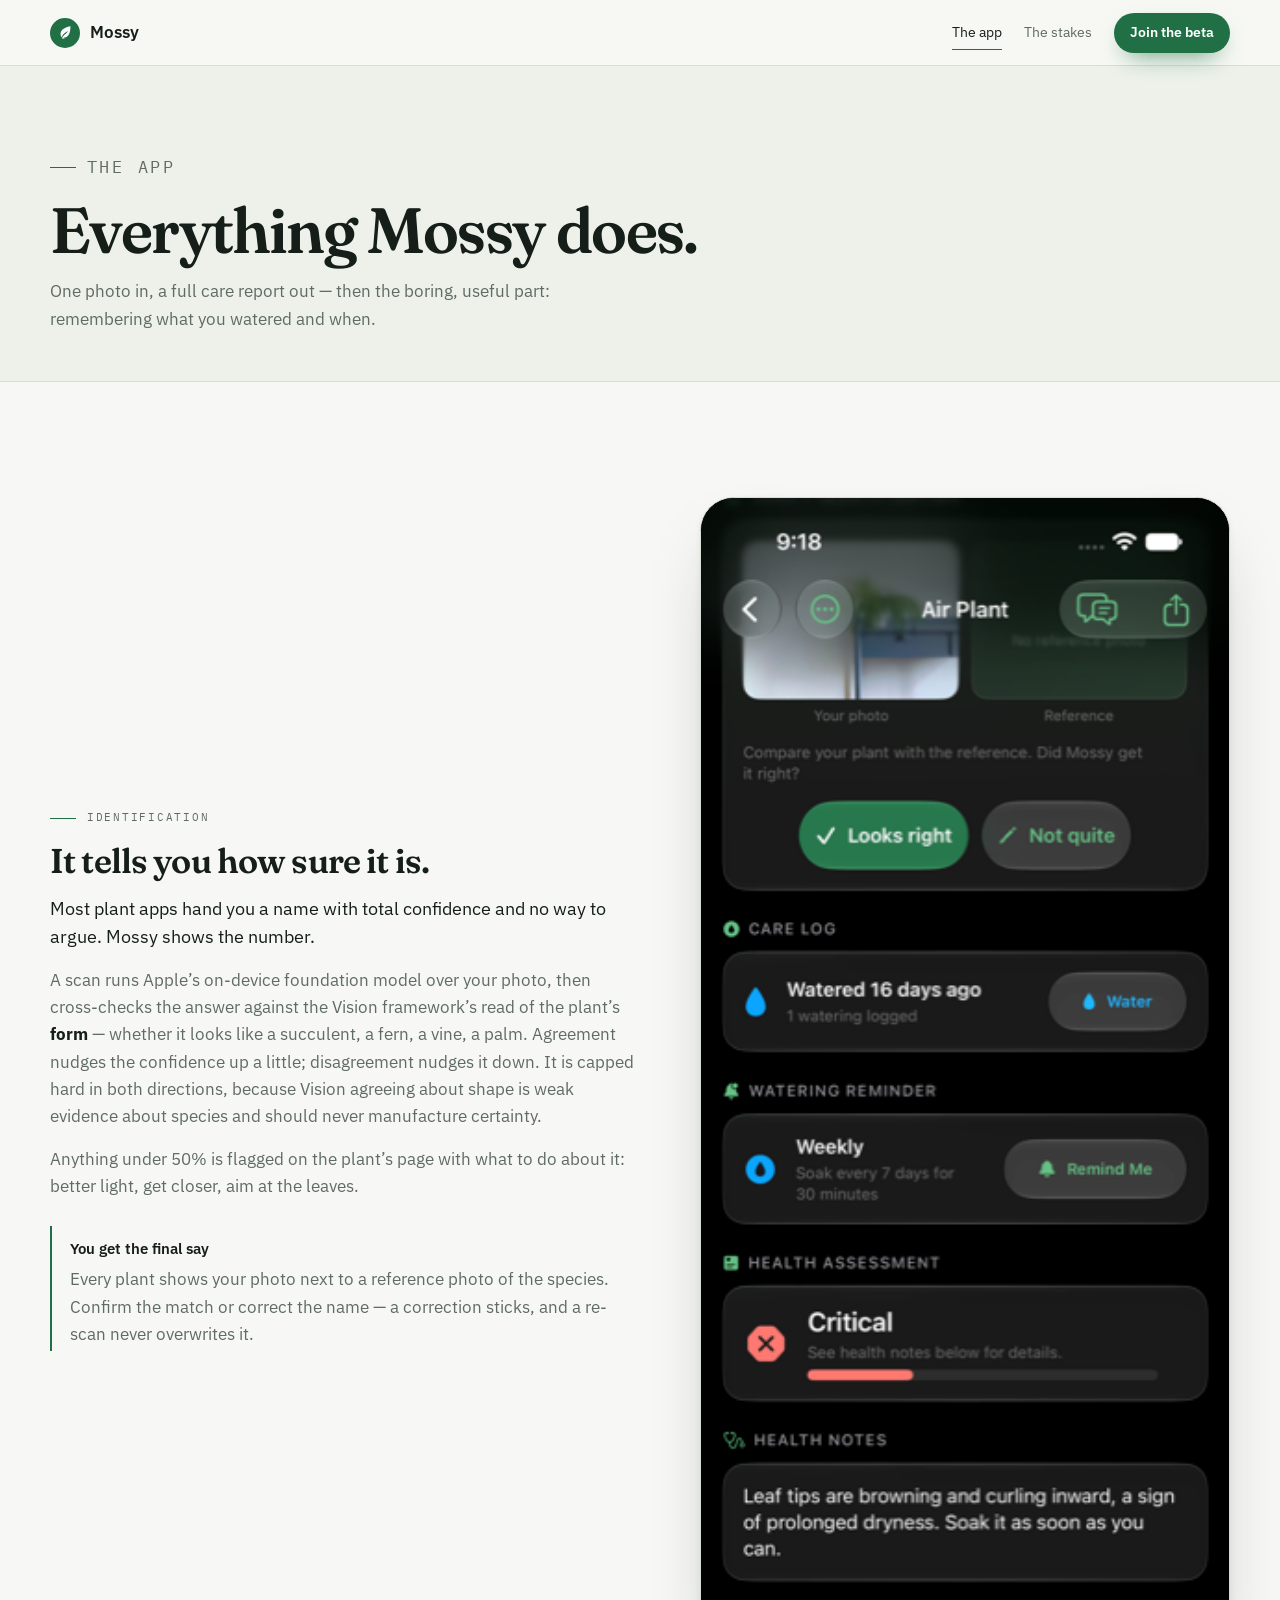
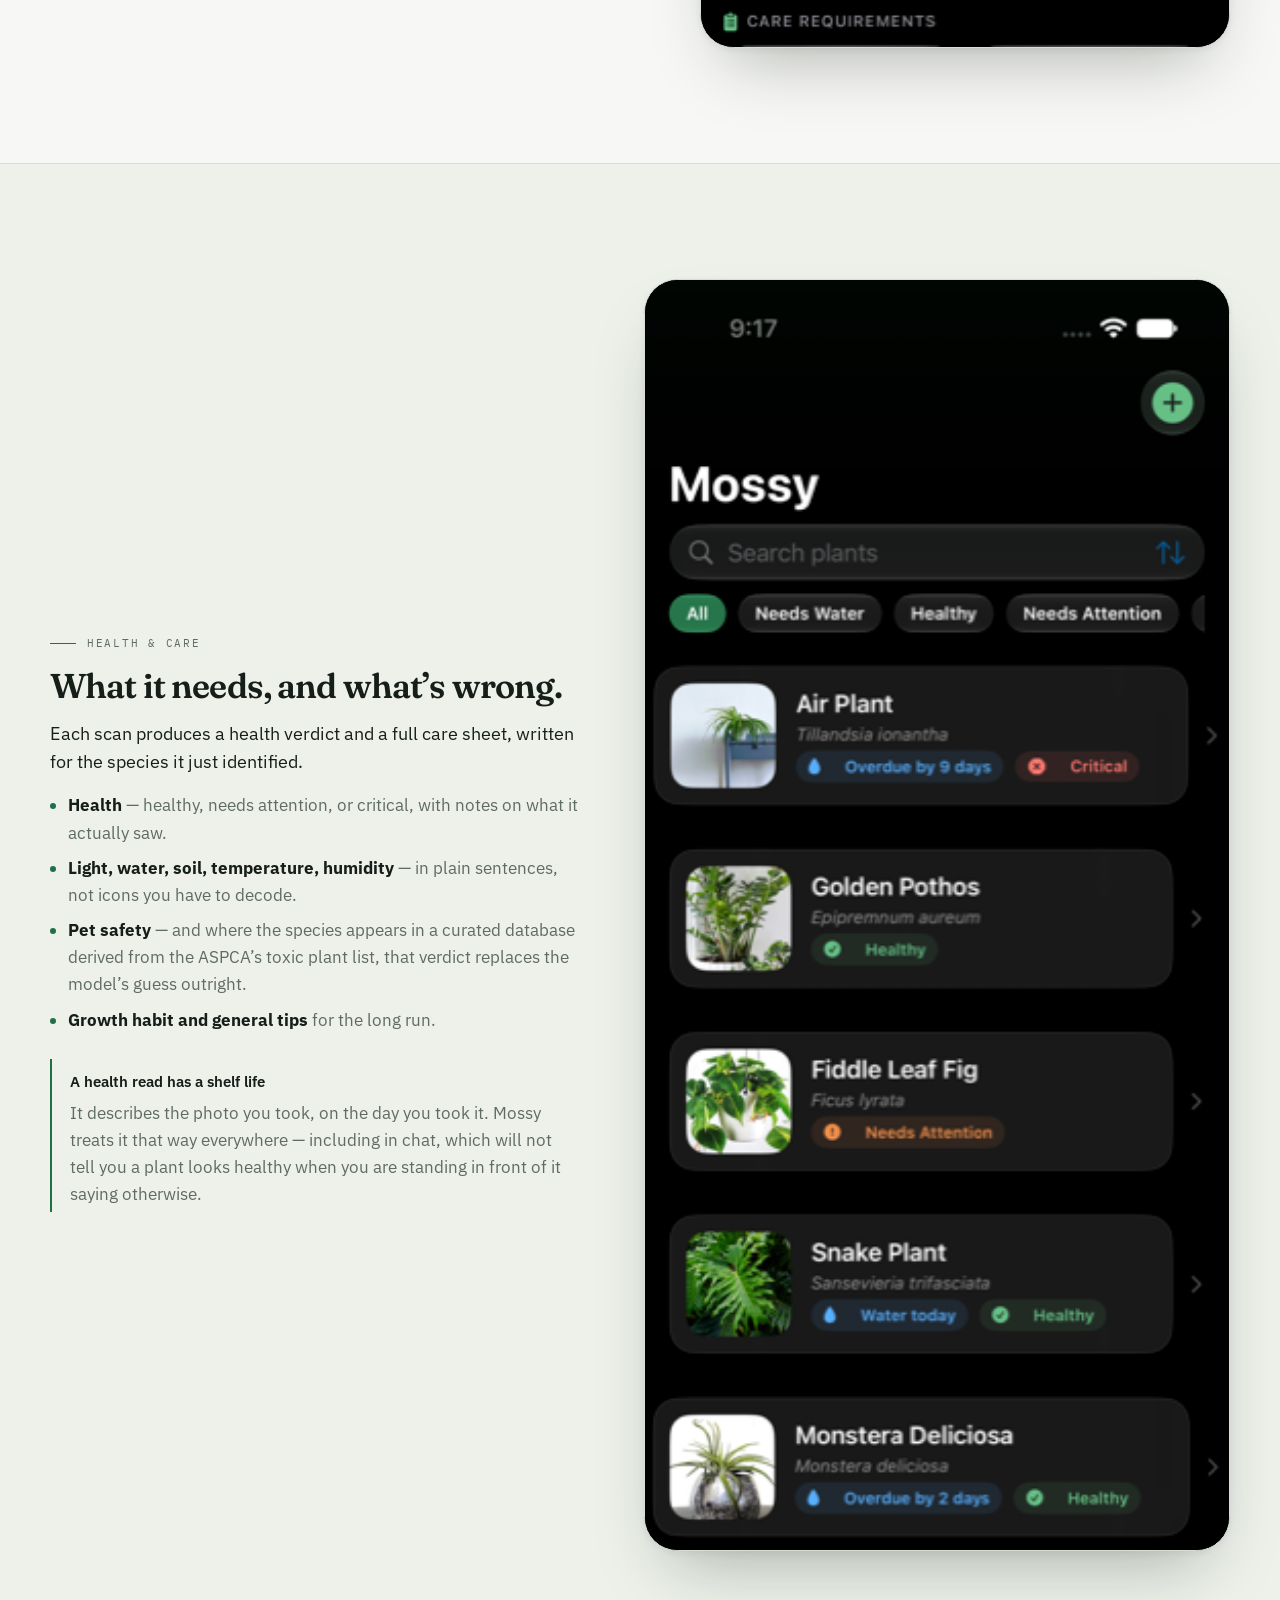
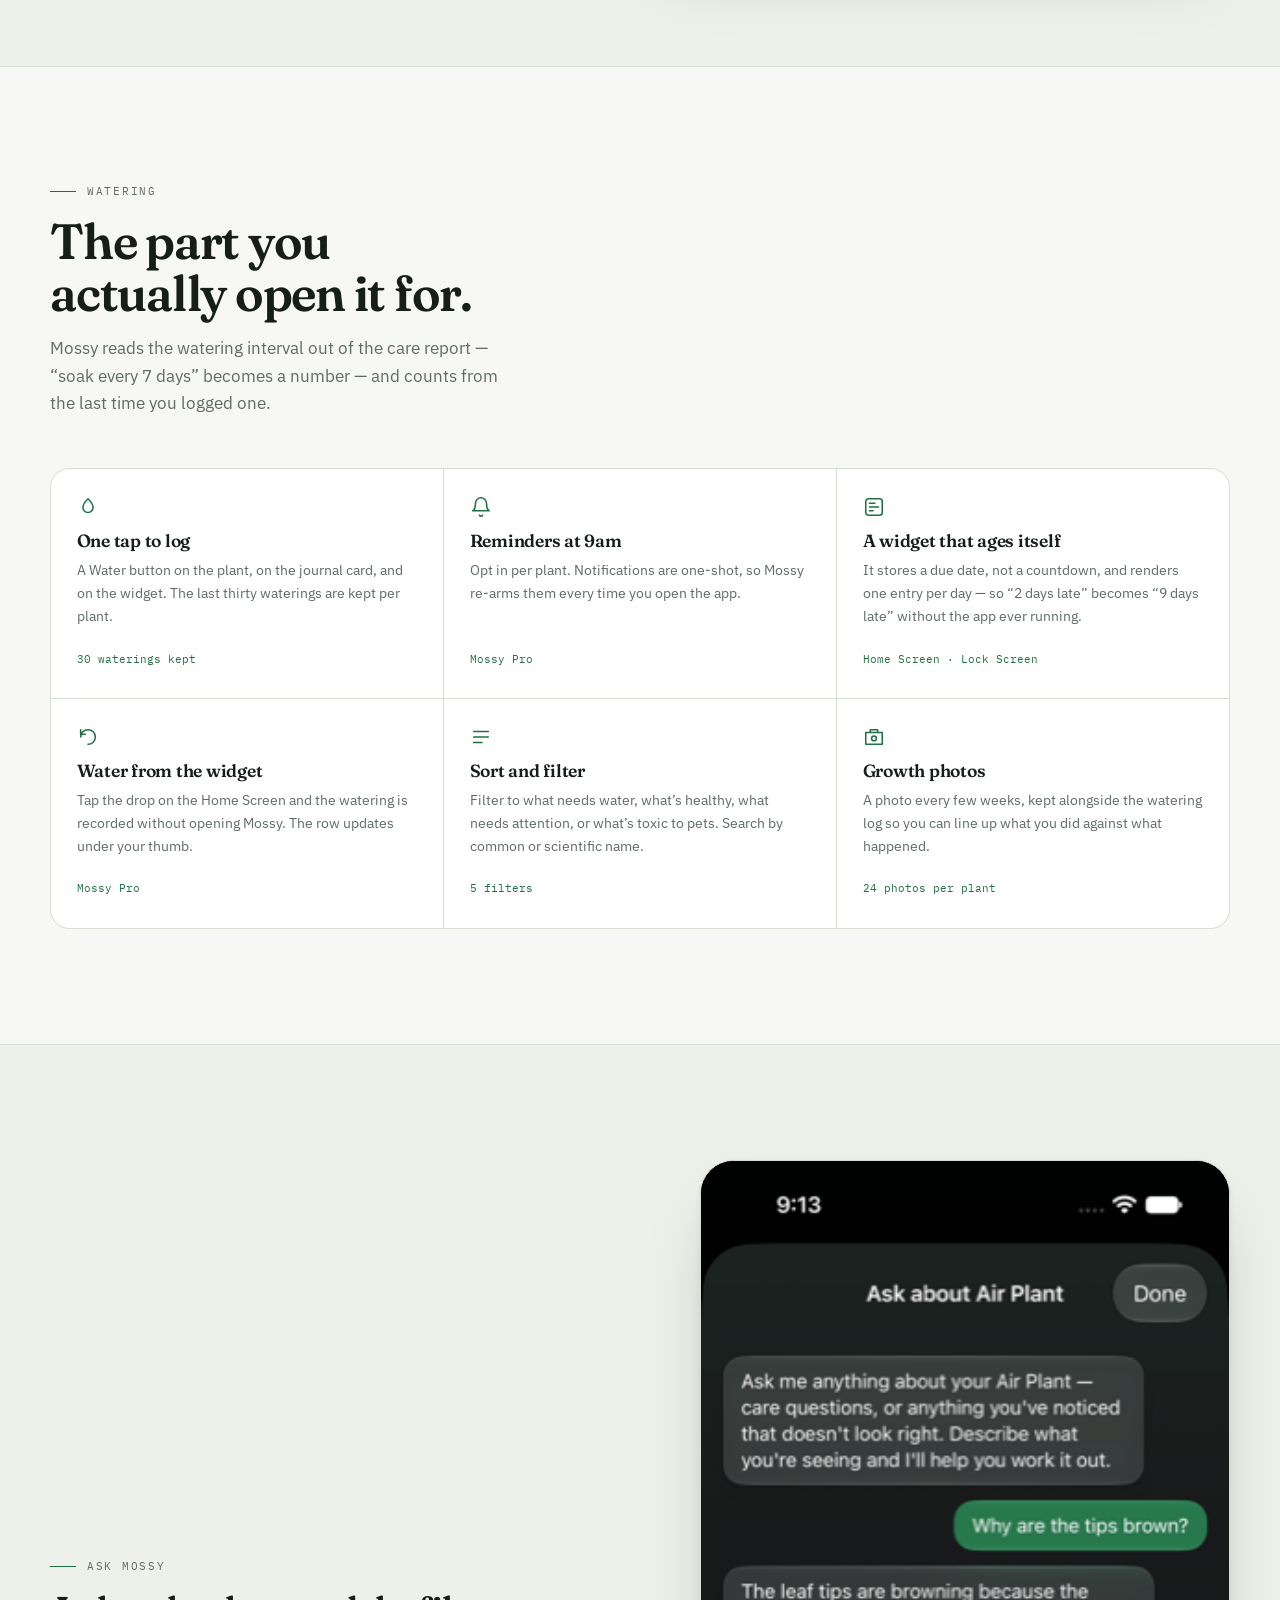
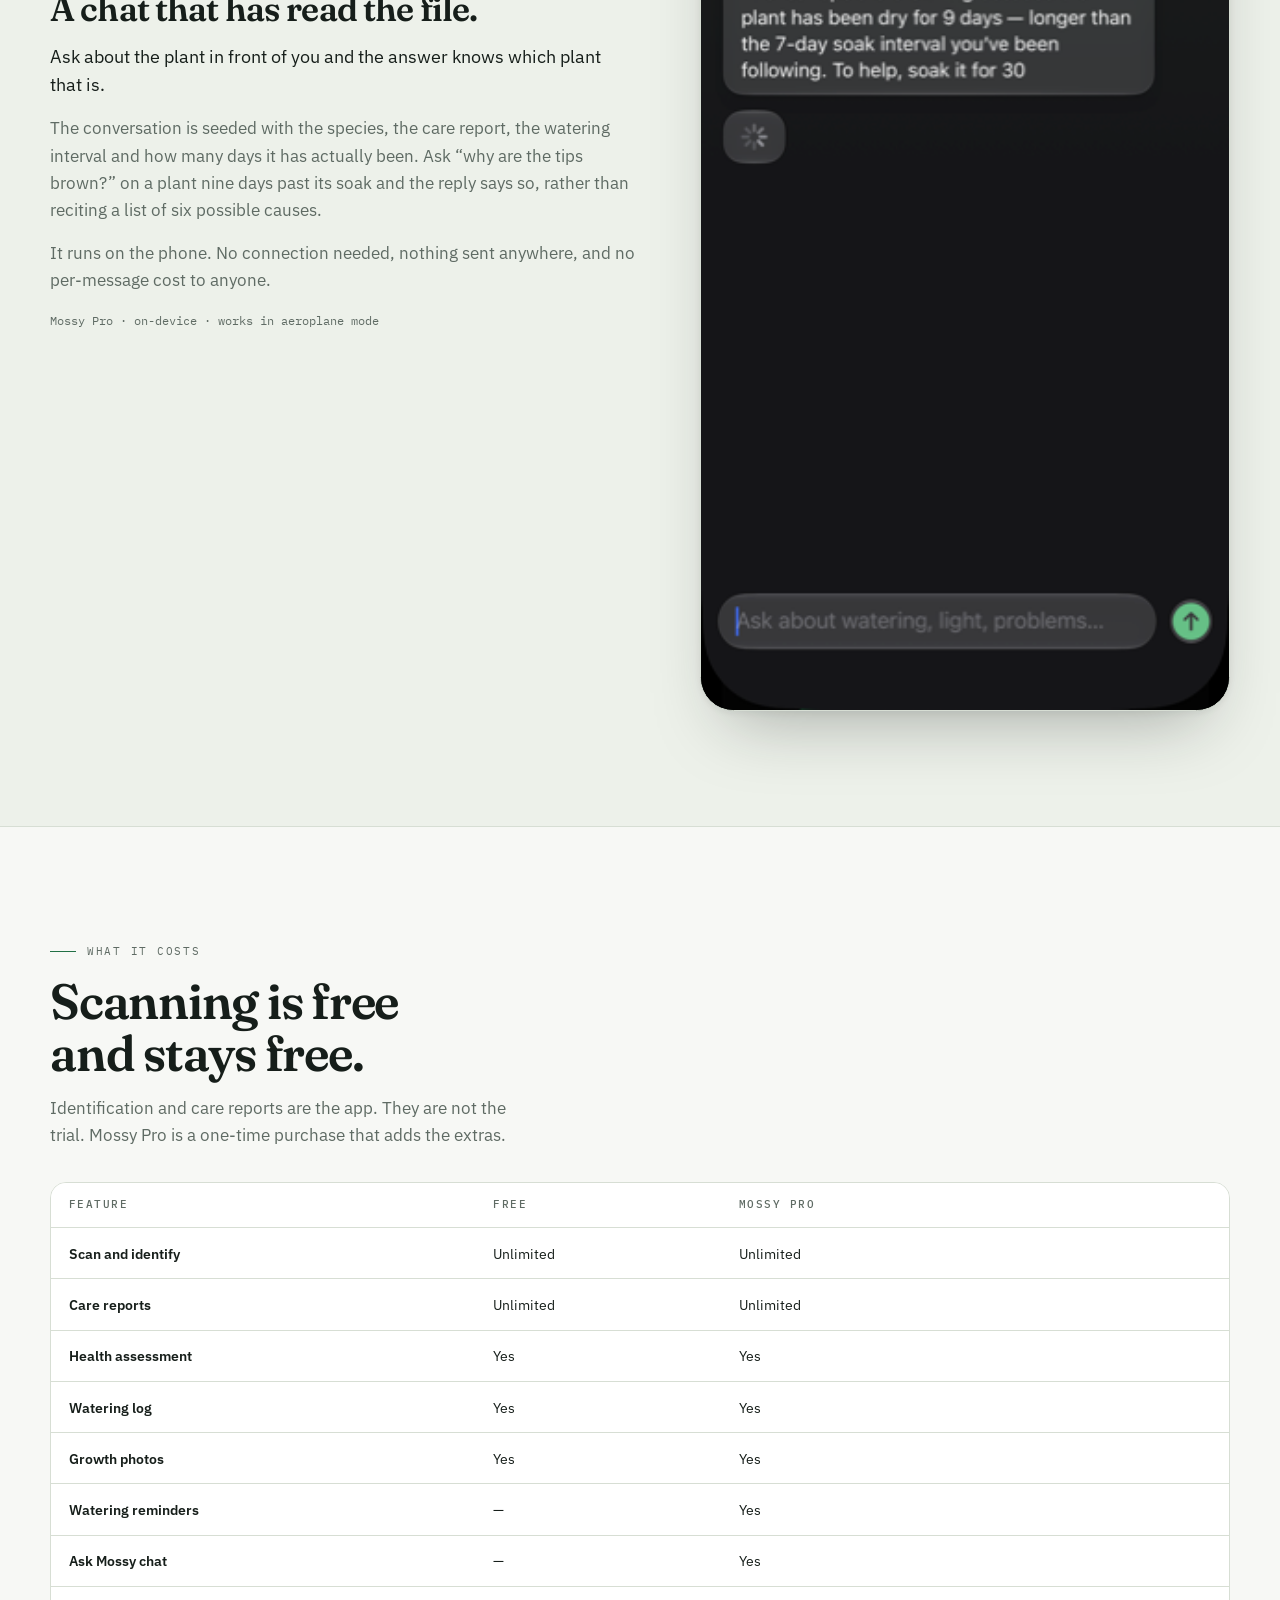
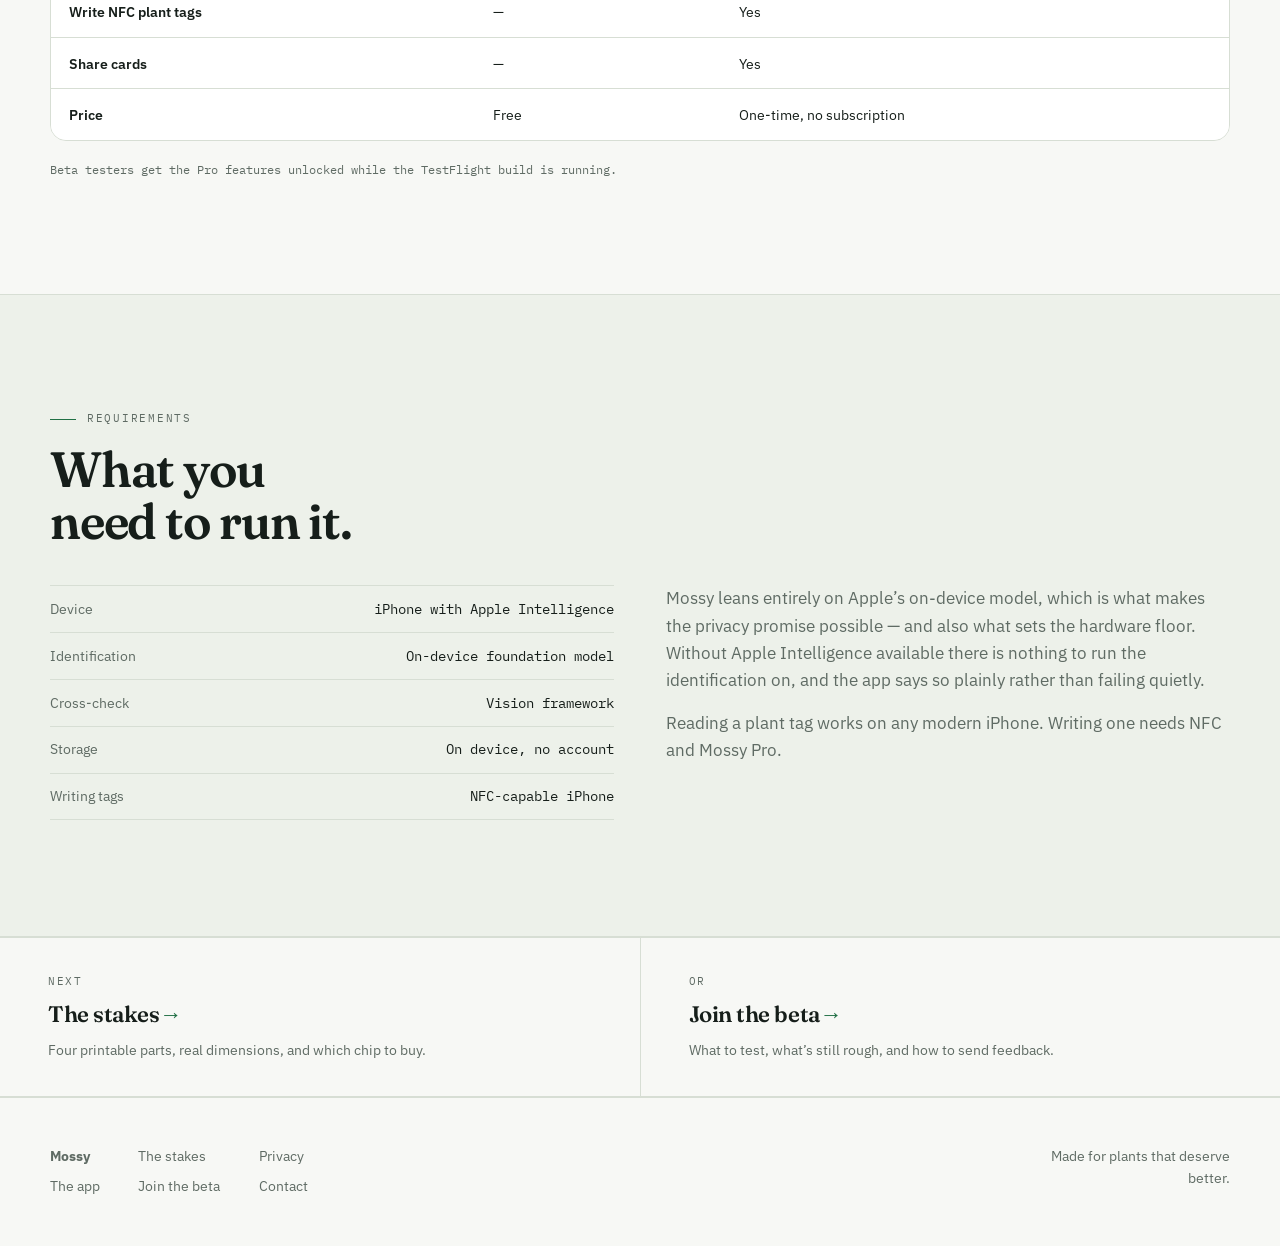
==== app/index.html @ b4654593 "Multi-page Mossy site: app, stakes, beta, restyled privacy Replaces the root tag page with a real la" ====
<!doctype html>
<html lang="en">
<head>
<meta charset="utf-8">
<meta name="viewport" content="width=device-width,initial-scale=1">
<title>The Mossy App</title>
<meta name="description" content="How Mossy identifies a plant, reads its health, tracks watering, and what the free app includes versus Mossy Pro.">
<meta name="theme-color" content="#217045">
<link rel="preconnect" href="https://fonts.googleapis.com">
<link rel="preconnect" href="https://fonts.gstatic.com" crossorigin>
<link rel="stylesheet" href="https://fonts.googleapis.com/css2?family=Fraunces:opsz,wght,SOFT,WONK@9..144,300..900,0..100,0..1&family=IBM+Plex+Mono:wght@400;500&family=IBM+Plex+Sans:ital,wght@0,400;0,500;0,600;1,400&display=swap">
<link rel="stylesheet" href="/assets/site.css">
</head>
<body>

<div class="progress" aria-hidden="true"></div>

<header>
  <div class="wrap bar">
    <a class="brand" href="/">
      <span class="disc" aria-hidden="true">
        <svg viewBox="0 0 24 24" fill="#fff"><path d="M12 21c-4 0-7-3-7-7 0-5 4-9 14-11 0 10-3 15-8 16-1 0-2 .3-3 2h-1c.6-2.6 2.4-5 5-7 1.8-1.4 3-3 3.6-4.6-2.4 1.8-5 3-7 5.4-1 1.2-1.6 2.6-1.6 4.2 0 1 .3 1.7 1 2z"/></svg>
      </span>
      Mossy
    </a>
    <nav>
      <a href="/app/" class="hide-s" aria-current="page">The app</a>
      <a href="/stakes/" class="hide-xs">The stakes</a>
      <a class="btn btn-primary" href="/beta/">Join the beta</a>
    </nav>
  </div>
</header>

<main>

  <div class="page-hero">
    <div class="wrap">
      <p class="label">The app</p>
      <h1>Everything Mossy does.</h1>
      <p>One photo in, a full care report out &mdash; then the boring, useful
        part: remembering what you watered and when.</p>
    </div>
  </div>

  <!-- ── Identification ─────────────────────────────────────────────── -->
  <section>
    <div class="wrap" style="display:grid;gap:clamp(2.4rem,5vw,4.5rem);
         grid-template-columns:minmax(0,1.05fr) minmax(0,.95fr);align-items:center">
      <div class="prose reveal">
        <p class="label">Identification</p>
        <h2 style="margin-top:1rem">It tells you how sure it is.</h2>
        <p class="first">Most plant apps hand you a name with total confidence
          and no way to argue. Mossy shows the number.</p>
        <p>A scan runs Apple&rsquo;s on-device foundation model over your photo,
          then cross-checks the answer against the Vision framework&rsquo;s read
          of the plant&rsquo;s <strong>form</strong> &mdash; whether it looks like
          a succulent, a fern, a vine, a palm. Agreement nudges the confidence up
          a little; disagreement nudges it down. It is capped hard in both
          directions, because Vision agreeing about shape is weak evidence about
          species and should never manufacture certainty.</p>
        <p>Anything under 50% is flagged on the plant&rsquo;s page with what to do
          about it: better light, get closer, aim at the leaves.</p>
        <div class="note">
          <p class="t">You get the final say</p>
          <p>Every plant shows your photo next to a reference photo of the
            species. Confirm the match or correct the name &mdash; a correction
            sticks, and a re-scan never overwrites it.</p>
        </div>
      </div>
      <div class="device reveal">
        <img src="/img/detail.png" width="620" height="1348" loading="lazy"
             alt="A plant page showing 42% confidence, a low-confidence banner, and your photo beside the reference slot.">
      </div>
    </div>
  </section>

  <!-- ── Health ─────────────────────────────────────────────────────── -->
  <section class="tint">
    <div class="wrap" style="display:grid;gap:clamp(2.4rem,5vw,4.5rem);
         grid-template-columns:minmax(0,.95fr) minmax(0,1.05fr);align-items:center">
      <div class="device reveal" style="order:2">
        <img src="/img/care.png" width="620" height="1348" loading="lazy"
             alt="The care requirements grid: light, water, temperature, humidity and soil, with pet safety below.">
      </div>
      <div class="prose reveal" style="order:1">
        <p class="label">Health &amp; care</p>
        <h2 style="margin-top:1rem">What it needs, and what&rsquo;s wrong.</h2>
        <p class="first">Each scan produces a health verdict and a full care
          sheet, written for the species it just identified.</p>
        <ul>
          <li><strong>Health</strong> &mdash; healthy, needs attention, or
            critical, with notes on what it actually saw.</li>
          <li><strong>Light, water, soil, temperature, humidity</strong> &mdash;
            in plain sentences, not icons you have to decode.</li>
          <li><strong>Pet safety</strong> &mdash; and where the species appears in
            a curated database derived from the ASPCA&rsquo;s toxic plant list,
            that verdict replaces the model&rsquo;s guess outright.</li>
          <li><strong>Growth habit and general tips</strong> for the long run.</li>
        </ul>
        <div class="note">
          <p class="t">A health read has a shelf life</p>
          <p>It describes the photo you took, on the day you took it. Mossy
            treats it that way everywhere &mdash; including in chat, which will
            not tell you a plant looks healthy when you are standing in front of
            it saying otherwise.</p>
        </div>
      </div>
    </div>
  </section>

  <!-- ── Watering ───────────────────────────────────────────────────── -->
  <section>
    <div class="wrap">
      <div class="plate-head reveal">
        <p class="label">Watering</p>
        <h2>The part you actually open it for.</h2>
        <p>Mossy reads the watering interval out of the care report &mdash;
          &ldquo;soak every 7 days&rdquo; becomes a number &mdash; and counts from
          the last time you logged one.</p>
      </div>
      <div class="features stagger">
        <div class="feature">
          <svg class="ix" viewBox="0 0 24 24" fill="none" stroke="currentColor" stroke-width="1.7" stroke-linecap="round" stroke-linejoin="round"><path d="M12 3s5.5 5.4 5.5 9.4A5.5 5.5 0 0 1 12 18a5.5 5.5 0 0 1-5.5-5.6C6.5 8.4 12 3 12 3Z"/></svg>
          <h3>One tap to log</h3>
          <p>A Water button on the plant, on the journal card, and on the widget.
            The last thirty waterings are kept per plant.</p>
          <p class="spec">30 waterings kept</p>
        </div>
        <div class="feature">
          <svg class="ix" viewBox="0 0 24 24" fill="none" stroke="currentColor" stroke-width="1.7" stroke-linecap="round" stroke-linejoin="round"><path d="M18 8a6 6 0 1 0-12 0c0 7-3 8-3 8h18s-3-1-3-8"/><path d="M13.7 21a2 2 0 0 1-3.4 0"/></svg>
          <h3>Reminders at 9am</h3>
          <p>Opt in per plant. Notifications are one-shot, so Mossy re-arms them
            every time you open the app.</p>
          <p class="spec">Mossy Pro</p>
        </div>
        <div class="feature">
          <svg class="ix" viewBox="0 0 24 24" fill="none" stroke="currentColor" stroke-width="1.7" stroke-linecap="round" stroke-linejoin="round"><rect x="3" y="3" width="18" height="18" rx="3"/><path d="M7 8h6M7 12h10M7 16h4"/></svg>
          <h3>A widget that ages itself</h3>
          <p>It stores a due date, not a countdown, and renders one entry per
            day &mdash; so &ldquo;2 days late&rdquo; becomes &ldquo;9 days
            late&rdquo; without the app ever running.</p>
          <p class="spec">Home Screen &middot; Lock Screen</p>
        </div>
        <div class="feature">
          <svg class="ix" viewBox="0 0 24 24" fill="none" stroke="currentColor" stroke-width="1.7" stroke-linecap="round" stroke-linejoin="round"><path d="M12 20a8 8 0 1 0-8-8"/><path d="M4 4v5h5"/></svg>
          <h3>Water from the widget</h3>
          <p>Tap the drop on the Home Screen and the watering is recorded
            without opening Mossy. The row updates under your thumb.</p>
          <p class="spec">Mossy Pro</p>
        </div>
        <div class="feature">
          <svg class="ix" viewBox="0 0 24 24" fill="none" stroke="currentColor" stroke-width="1.7" stroke-linecap="round" stroke-linejoin="round"><path d="M4 6h16M4 12h16M4 18h9"/></svg>
          <h3>Sort and filter</h3>
          <p>Filter to what needs water, what&rsquo;s healthy, what needs
            attention, or what&rsquo;s toxic to pets. Search by common or
            scientific name.</p>
          <p class="spec">5 filters</p>
        </div>
        <div class="feature">
          <svg class="ix" viewBox="0 0 24 24" fill="none" stroke="currentColor" stroke-width="1.7" stroke-linecap="round" stroke-linejoin="round"><path d="M3 7h18v13H3z"/><path d="M8 7V4h8v3"/><circle cx="12" cy="13.5" r="2.6"/></svg>
          <h3>Growth photos</h3>
          <p>A photo every few weeks, kept alongside the watering log so you can
            line up what you did against what happened.</p>
          <p class="spec">24 photos per plant</p>
        </div>
      </div>
    </div>
  </section>

  <!-- ── Chat ───────────────────────────────────────────────────────── -->
  <section class="tint">
    <div class="wrap" style="display:grid;gap:clamp(2.4rem,5vw,4.5rem);
         grid-template-columns:minmax(0,1.05fr) minmax(0,.95fr);align-items:center">
      <div class="prose reveal">
        <p class="label">Ask Mossy</p>
        <h2 style="margin-top:1rem">A chat that has read the file.</h2>
        <p class="first">Ask about the plant in front of you and the answer knows
          which plant that is.</p>
        <p>The conversation is seeded with the species, the care report, the
          watering interval and how many days it has actually been. Ask
          &ldquo;why are the tips brown?&rdquo; on a plant nine days past its soak
          and the reply says so, rather than reciting a list of six possible
          causes.</p>
        <p>It runs on the phone. No connection needed, nothing sent anywhere,
          and no per-message cost to anyone.</p>
        <p class="mono-note">Mossy Pro &middot; on-device &middot; works in aeroplane mode</p>
      </div>
      <div class="device reveal">
        <img src="/img/chat.png" width="620" height="1348" loading="lazy"
             alt="A chat where the answer cites the plant being nine days dry against its seven-day soak interval.">
      </div>
    </div>
  </section>

  <!-- ── Free vs Pro ────────────────────────────────────────────────── -->
  <section>
    <div class="wrap">
      <div class="plate-head reveal">
        <p class="label">What it costs</p>
        <h2>Scanning is free and stays free.</h2>
        <p>Identification and care reports are the app. They are not the
          trial. Mossy Pro is a one-time purchase that adds the extras.</p>
      </div>
      <div class="tablewrap reveal">
        <table>
          <thead>
            <tr><th scope="col">Feature</th><th scope="col">Free</th><th scope="col">Mossy Pro</th></tr>
          </thead>
          <tbody>
            <tr><td><strong>Scan and identify</strong></td><td>Unlimited</td><td>Unlimited</td></tr>
            <tr><td><strong>Care reports</strong></td><td>Unlimited</td><td>Unlimited</td></tr>
            <tr><td><strong>Health assessment</strong></td><td>Yes</td><td>Yes</td></tr>
            <tr><td><strong>Watering log</strong></td><td>Yes</td><td>Yes</td></tr>
            <tr><td><strong>Growth photos</strong></td><td>Yes</td><td>Yes</td></tr>
            <tr><td><strong>Watering reminders</strong></td><td>&mdash;</td><td>Yes</td></tr>
            <tr><td><strong>Ask Mossy chat</strong></td><td>&mdash;</td><td>Yes</td></tr>
            <tr><td><strong>Write NFC plant tags</strong></td><td>&mdash;</td><td>Yes</td></tr>
            <tr><td><strong>Share cards</strong></td><td>&mdash;</td><td>Yes</td></tr>
            <tr><td><strong>Price</strong></td><td>Free</td><td>One-time, no subscription</td></tr>
          </tbody>
        </table>
      </div>
      <p class="mono-note reveal">Beta testers get the Pro features unlocked while
        the TestFlight build is running.</p>
    </div>
  </section>

  <!-- ── Requirements ───────────────────────────────────────────────── -->
  <section class="tint">
    <div class="wrap">
      <div class="plate-head reveal">
        <p class="label">Requirements</p>
        <h2>What you need to run it.</h2>
      </div>
      <div style="display:grid;gap:clamp(2rem,4vw,3.5rem);
           grid-template-columns:repeat(2,minmax(0,1fr));margin-top:2.4rem"
           class="stagger">
        <div>
          <ul class="specs" style="margin-top:0">
            <li><span class="k">Device</span><span class="v">iPhone with Apple Intelligence</span></li>
            <li><span class="k">Identification</span><span class="v">On-device foundation model</span></li>
            <li><span class="k">Cross-check</span><span class="v">Vision framework</span></li>
            <li><span class="k">Storage</span><span class="v">On device, no account</span></li>
            <li><span class="k">Writing tags</span><span class="v">NFC-capable iPhone</span></li>
          </ul>
        </div>
        <div class="prose" style="margin-top:0">
          <p style="margin-top:0">Mossy leans entirely on Apple&rsquo;s on-device
            model, which is what makes the privacy promise possible &mdash; and
            also what sets the hardware floor. Without Apple Intelligence
            available there is nothing to run the identification on, and the app
            says so plainly rather than failing quietly.</p>
          <p>Reading a plant tag works on any modern iPhone. Writing one needs
            NFC and Mossy Pro.</p>
        </div>
      </div>
    </div>
  </section>

</main>

<nav class="next" aria-label="Keep reading">
  <a href="/stakes/">
    <span class="k">Next</span>
    <span class="t">The stakes</span>
    <span class="d">Four printable parts, real dimensions, and which chip to buy.</span>
  </a>
  <a href="/beta/">
    <span class="k">Or</span>
    <span class="t">Join the beta</span>
    <span class="d">What to test, what&rsquo;s still rough, and how to send feedback.</span>
  </a>
</nav>

<footer>
  <div class="wrap foot">
    <nav>
      <a href="/"><strong>Mossy</strong></a>
      <a href="/app/">The app</a>
    </nav>
    <nav>
      <a href="/stakes/">The stakes</a>
      <a href="/beta/">Join the beta</a>
    </nav>
    <nav>
      <a href="/privacy/">Privacy</a>
      <a href="mailto:ozharsky@gmail.com">Contact</a>
    </nav>
    <span class="sp">Made for plants that deserve better.</span>
  </div>
</footer>

<script src="/assets/site.js" defer></script>
</body>
</html>
---- assets/site.css ----
/* ═══ Mossy — shared design system ═══════════════════════════════════════
   Palette lifted straight from the app's Theme.swift, so the site and the
   app are literally the same greens. Light values are the app's light-mode
   tokens, dark values its dark-mode ones.
   ═══════════════════════════════════════════════════════════════════════ */

:root{
  --paper:#F7F8F5;
  --paper-2:#EDF1EA;
  --card:#FFFFFF;
  --ink:#161E1A;
  --muted:#5F6B64;
  --rule:#D7DED4;
  --leaf:#217045;
  --leaf-soft:#6BB075;
  --bloom:#9E4D0F;
  --water:#0059B2;
  --danger:#BF211C;
  --on-leaf:#FFFFFF;
  --shadow-s:0 1px 2px rgba(22,30,26,.05),0 8px 20px -10px rgba(22,30,26,.16);
  --shadow-l:0 2px 6px rgba(22,30,26,.06),0 34px 70px -28px rgba(22,30,26,.34);
}
@media (prefers-color-scheme:dark){
  :root:not([data-theme="light"]){
    --paper:#0E120F; --paper-2:#141A16; --card:#181F1A;
    --ink:#E9EEE8;   --muted:#9AA69F;   --rule:#28322C;
    --leaf:#66BF85;  --leaf-soft:#4D8C61; --bloom:#F28F4D;
    --water:#59ADFF; --danger:#FF7870;  --on-leaf:#0B140D;
    --shadow-s:0 1px 2px rgba(0,0,0,.45),0 10px 24px -12px rgba(0,0,0,.7);
    --shadow-l:0 2px 6px rgba(0,0,0,.5),0 40px 80px -30px rgba(0,0,0,.85);
  }
}
:root[data-theme="dark"]{
  --paper:#0E120F; --paper-2:#141A16; --card:#181F1A;
  --ink:#E9EEE8;   --muted:#9AA69F;   --rule:#28322C;
  --leaf:#66BF85;  --leaf-soft:#4D8C61; --bloom:#F28F4D;
  --water:#59ADFF; --danger:#FF7870;  --on-leaf:#0B140D;
  --shadow-s:0 1px 2px rgba(0,0,0,.45),0 10px 24px -12px rgba(0,0,0,.7);
  --shadow-l:0 2px 6px rgba(0,0,0,.5),0 40px 80px -30px rgba(0,0,0,.85);
}

/* ─── Base ───────────────────────────────────────────────────────────── */
*,*::before,*::after{box-sizing:border-box}
html{-webkit-text-size-adjust:100%;scroll-behavior:smooth;overflow-x:hidden;
  scroll-padding-top:5rem}
body{
  margin:0;background:var(--paper);color:var(--ink);
  font-family:"IBM Plex Sans",-apple-system,BlinkMacSystemFont,"Segoe UI",Roboto,system-ui,sans-serif;
  font-size:17px;line-height:1.6;overflow-x:hidden;
}
h1,h2,h3,h4{
  font-family:Fraunces,"Iowan Old Style",Georgia,serif;
  font-variation-settings:"SOFT" 40,"WONK" 1;
  font-weight:600;line-height:1.04;letter-spacing:-.025em;
  text-wrap:balance;margin:0;
}
p{margin:0}
a{color:inherit}
img{max-width:100%;display:block}
::selection{background:color-mix(in srgb,var(--leaf) 26%,transparent)}

.wrap{width:min(1180px,100% - 2.6rem);margin-inline:auto}
.narrow{width:min(720px,100% - 2.6rem);margin-inline:auto}

.label{
  font-family:"IBM Plex Mono",ui-monospace,SFMono-Regular,Menlo,monospace;
  font-size:.688rem;letter-spacing:.16em;text-transform:uppercase;
  color:var(--muted);display:flex;align-items:center;gap:.7rem;
}
.label::before{content:"";width:1.6rem;height:1px;background:var(--leaf);flex:none}
.label.center{justify-content:center}

section{padding-block:clamp(4.5rem,9vw,8rem)}
.plate-head{display:flex;flex-direction:column;gap:1rem;max-width:46ch}
.plate-head h2{font-size:clamp(2rem,4.4vw,3.1rem)}
.plate-head p{color:var(--muted)}
.tint{background:var(--paper-2);border-block:1px solid var(--rule)}

/* ─── Scroll progress ────────────────────────────────────────────────── */
/* Driven by the document's own scroll timeline — no JS, no scroll handler. */
.progress{position:fixed;inset:0 0 auto;height:2px;z-index:80;
  background:var(--leaf);transform-origin:0 50%;transform:scaleX(0)}
@supports (animation-timeline:scroll()){
  .progress{animation:grow linear both;animation-timeline:scroll(root block)}
}
@keyframes grow{from{transform:scaleX(0)}to{transform:scaleX(1)}}

/* ─── Header ─────────────────────────────────────────────────────────── */
header{
  position:sticky;top:0;z-index:60;
  background:color-mix(in srgb,var(--paper) 82%,transparent);
  backdrop-filter:saturate(1.7) blur(16px);
  -webkit-backdrop-filter:saturate(1.7) blur(16px);
  border-bottom:1px solid var(--rule);
}
.bar{display:flex;align-items:center;gap:1rem;padding-block:.8rem}
.brand{display:flex;align-items:center;gap:.6rem;font-weight:600;text-decoration:none}
.brand .disc{width:30px;height:30px;border-radius:50%;background:var(--leaf);
  display:grid;place-items:center;flex:none;transition:transform .4s cubic-bezier(.2,.7,.2,1)}
.brand:hover .disc{transform:rotate(-14deg) scale(1.06)}
.brand .disc svg{width:17px;height:17px;display:block}
.bar nav{margin-left:auto;display:flex;gap:1.35rem;align-items:center}
.bar nav a{font-size:.875rem;color:var(--muted);text-decoration:none;
  white-space:nowrap;position:relative;transition:color .18s ease}
.bar nav a:hover{color:var(--ink)}
/* Underline grows from the left on hover, and stays put on the current page. */
.bar nav a:not(.btn)::after{
  content:"";position:absolute;left:0;right:0;bottom:-.4rem;height:1px;
  background:var(--leaf);transform:scaleX(0);transform-origin:0 50%;
  transition:transform .28s cubic-bezier(.2,.7,.2,1);
}
.bar nav a:not(.btn):hover::after{transform:scaleX(1)}
.bar nav a[aria-current="page"]{color:var(--ink)}
.bar nav a[aria-current="page"]::after{transform:scaleX(1)}
@media (max-width:720px){.bar nav a.hide-s{display:none}}
@media (max-width:460px){.bar nav a.hide-xs{display:none}}

/* ─── Buttons ────────────────────────────────────────────────────────── */
.btn{
  display:inline-flex;align-items:center;gap:.5rem;
  font-size:.925rem;font-weight:600;text-decoration:none;
  padding:.78rem 1.35rem;border-radius:999px;border:1px solid transparent;
  transition:transform .2s cubic-bezier(.2,.7,.2,1),box-shadow .2s ease,border-color .2s ease;
}
.btn-primary{background:var(--leaf);color:var(--on-leaf);box-shadow:0 10px 26px -12px var(--leaf)}
.btn-primary:hover{transform:translateY(-2px);box-shadow:0 16px 34px -14px var(--leaf)}
.btn-ghost{border-color:var(--rule);color:var(--ink);background:var(--card)}
.btn-ghost:hover{border-color:var(--leaf);transform:translateY(-2px)}
.btn .arw{transition:transform .25s cubic-bezier(.2,.7,.2,1)}
.btn:hover .arw{transform:translateX(3px)}
.bar nav a.btn-primary{padding:.5rem .95rem;font-size:.85rem;color:var(--on-leaf)}
.bar nav a.btn-primary:hover{color:var(--on-leaf)}
.bar nav a.btn::after{display:none}
.cta-row{display:flex;flex-wrap:wrap;gap:.75rem;margin-top:2rem}
.cta-row.center{justify-content:center}

/* ─── Page hero (inner pages) ────────────────────────────────────────── */
.page-hero{padding-block:clamp(3rem,7vw,5.5rem) clamp(2rem,4vw,3rem);
  border-bottom:1px solid var(--rule);background:var(--paper-2)}
.page-hero h1{font-size:clamp(2.4rem,5.6vw,4rem);margin-block:1rem .9rem}
.page-hero p{color:var(--muted);max-width:52ch;font-size:1.06rem}

/* ─── Home hero ──────────────────────────────────────────────────────── */
.hero{position:relative;isolation:isolate;overflow:hidden;
  padding-block:clamp(4rem,11vw,9rem) clamp(9rem,16vw,13rem)}
.hero-media{position:absolute;inset:0;z-index:-2}
.hero-media img{width:100%;height:100%;object-fit:cover;object-position:60% 42%}
/* Slow drift on the photograph, tied to page scroll where it's supported. */
@supports (animation-timeline:view()){
  .hero-media img{animation:heroPan linear both;animation-timeline:scroll(root block)}
}
@keyframes heroPan{from{transform:scale(1.04) translateY(0)}to{transform:scale(1.12) translateY(-2.5%)}}
/* Scrim built from the paper token, so the photograph sits under the page's
   own ground in either theme instead of fighting it. */
.hero-media::after{
  content:"";position:absolute;inset:0;
  background:
    linear-gradient(96deg,
      var(--paper) 0%,
      color-mix(in srgb,var(--paper) 90%,transparent) 34%,
      color-mix(in srgb,var(--paper) 46%,transparent) 60%,
      color-mix(in srgb,var(--paper) 22%,transparent) 100%),
    linear-gradient(to bottom,transparent 55%,var(--paper) 100%);
}
@media (max-width:820px){
  .hero-media::after{
    background:linear-gradient(to bottom,
      color-mix(in srgb,var(--paper) 92%,transparent) 0%,
      color-mix(in srgb,var(--paper) 82%,transparent) 46%,
      var(--paper) 92%);
  }
  .hero-media img{object-position:64% 40%}
}
.hero-inner{max-width:34ch}
.hero h1{font-size:clamp(2.9rem,7.2vw,5.2rem);margin-block:1.2rem 1.1rem}
.hero h1 em{font-style:normal;color:var(--leaf);font-variation-settings:"SOFT" 100,"WONK" 1}
.lede{font-size:clamp(1.06rem,1.7vw,1.24rem);color:var(--muted);max-width:33ch}
.hero-note{margin-top:1.2rem;font-family:"IBM Plex Mono",monospace;font-size:.75rem;color:var(--muted)}

/* ─── Devices ────────────────────────────────────────────────────────── */
/* Real simulator captures, not a CSS impression of the app. */
.device{border-radius:2.1rem;overflow:hidden;background:#0B0F0C;
  border:1px solid var(--rule);box-shadow:var(--shadow-l)}
.device img{width:100%;height:auto}
.fan{position:relative;z-index:2;margin-top:clamp(-8rem,-11vw,-5rem);
  display:grid;grid-template-columns:repeat(3,1fr);gap:clamp(.9rem,2.4vw,2rem);align-items:end}
.fan .device{transition:transform .55s cubic-bezier(.2,.7,.2,1),box-shadow .55s ease}
.fan .device:nth-child(1){transform:translateY(2.2rem) rotate(-2.4deg)}
.fan .device:nth-child(3){transform:translateY(2.2rem) rotate(2.4deg)}
.fan:hover .device{transform:translateY(.6rem) rotate(0)}
.fan .device:hover{transform:translateY(-.5rem) rotate(0) scale(1.02)}
.fan-cap{margin-top:1.6rem;text-align:center;
  font-family:"IBM Plex Mono",monospace;font-size:.72rem;color:var(--muted)}
@media (max-width:760px){
  .fan{grid-template-columns:1fr;max-width:300px;margin-inline:auto;gap:1.4rem}
  .fan .device:nth-child(n){transform:none}
  .fan .device:nth-child(3){display:none}
}

/* ─── Feature plates ─────────────────────────────────────────────────── */
.features{display:grid;gap:1px;background:var(--rule);border:1px solid var(--rule);
  border-radius:1.2rem;overflow:hidden;margin-top:3.2rem;grid-template-columns:repeat(3,1fr)}
@media (max-width:880px){.features{grid-template-columns:repeat(2,1fr)}}
@media (max-width:560px){.features{grid-template-columns:1fr}}
.feature{background:var(--card);padding:1.7rem 1.6rem 1.85rem;display:flex;
  flex-direction:column;gap:.5rem;position:relative;transition:background .3s ease}
.feature:hover{background:color-mix(in srgb,var(--leaf) 5%,var(--card))}
.feature .ix{width:22px;height:22px;color:var(--leaf);margin-bottom:.35rem;
  transition:transform .4s cubic-bezier(.2,.7,.2,1)}
.feature:hover .ix{transform:translateY(-2px) scale(1.09)}
.feature h3{font-size:1.1rem;letter-spacing:-.014em}
.feature p{font-size:.9rem;color:var(--muted)}
.feature .spec{margin-top:auto;padding-top:.95rem;
  font-family:"IBM Plex Mono",monospace;font-size:.7rem;color:var(--leaf)}

/* ─── Prose (detail pages) ───────────────────────────────────────────── */
.prose h2{font-size:clamp(1.6rem,3vw,2.15rem);margin-top:3rem}
.prose h3{font-size:1.18rem;margin-top:2rem}
.prose p{margin-top:1rem;color:var(--muted)}
.prose p.first{color:var(--ink);font-size:1.1rem}
.prose ul{margin:1rem 0 0;padding-left:1.15rem;color:var(--muted)}
.prose li{margin-top:.5rem}
.prose li::marker{color:var(--leaf)}
.prose strong{color:var(--ink)}
.prose a{color:var(--leaf);text-underline-offset:3px}
.prose hr{border:0;border-top:1px solid var(--rule);margin:3.5rem 0}

/* ─── Spec list ──────────────────────────────────────────────────────── */
.specs{list-style:none;padding:0;margin:2rem 0 0;border-top:1px solid var(--rule)}
.specs li{display:flex;gap:1rem;justify-content:space-between;align-items:baseline;
  padding:.72rem 0;border-bottom:1px solid var(--rule);margin:0}
.specs .k{color:var(--muted);font-size:.875rem}
.specs .v{font-family:"IBM Plex Mono",monospace;font-size:.85rem;
  font-variant-numeric:tabular-nums;text-align:right}
.mono-note{font-family:"IBM Plex Mono",monospace;font-size:.75rem;color:var(--muted);margin-top:1.2rem}

/* ─── Callout ────────────────────────────────────────────────────────── */
.note{border-left:2px solid var(--leaf);padding:.2rem 0 .2rem 1.15rem;margin-top:1.6rem}
.note p{color:var(--muted);margin-top:.4rem}
.note .t{font-weight:600;color:var(--ink);font-size:.95rem}

/* ─── Comparison table ───────────────────────────────────────────────── */
.tablewrap{overflow-x:auto;margin-top:2rem;border:1px solid var(--rule);border-radius:1rem}
table{border-collapse:collapse;width:100%;min-width:480px;background:var(--card)}
th,td{text-align:left;padding:.85rem 1.1rem;border-bottom:1px solid var(--rule);font-size:.9rem}
th{font-family:"IBM Plex Mono",monospace;font-size:.68rem;letter-spacing:.14em;
  text-transform:uppercase;color:var(--muted);font-weight:500}
td:not(:first-child){font-variant-numeric:tabular-nums}
tr:last-child td{border-bottom:0}
td strong{font-weight:600}

/* ─── Stake drawing ──────────────────────────────────────────────────── */
.drawing{background:var(--card);border:1px solid var(--rule);border-radius:1.2rem;
  padding:1.6rem 1rem;box-shadow:var(--shadow-s)}
.drawing svg{display:block;margin-inline:auto;width:100%;max-width:320px;height:auto}
.dim{font-family:"IBM Plex Mono",monospace;font-size:7px;fill:var(--muted)}
.dimline{stroke:var(--muted);stroke-width:.5;fill:none;opacity:.75}
.wave{stroke:var(--leaf);fill:none;stroke-width:2.4;stroke-linecap:round;opacity:0}
.wave.w1{animation:ripple 3.4s ease-out infinite}
.wave.w2{animation:ripple 3.4s ease-out .38s infinite}
.wave.w3{animation:ripple 3.4s ease-out .76s infinite}
.stake-fig:hover .wave,.stake-fig:focus-visible .wave{animation-duration:1.4s}
@keyframes ripple{
  0%{opacity:0;transform:scale(.55)}
  22%{opacity:.6}
  70%,100%{opacity:0;transform:scale(1.5)}
}

/* ─── Tap demo ───────────────────────────────────────────────────────── */
/* Pressing the stake plays the product's whole promise in one gesture. */
.demo{display:flex;align-items:center;justify-content:center;
  gap:clamp(1.5rem,5vw,4rem);margin-top:clamp(2.6rem,6vw,4rem);flex-wrap:wrap}
.demo-stake{
  background:none;border:0;padding:0;cursor:pointer;font:inherit;
  display:flex;flex-direction:column;align-items:center;gap:.9rem;
}
.demo-stake svg{width:clamp(120px,17vw,168px);height:auto;
  transition:transform .3s cubic-bezier(.2,.7,.2,1)}
.demo-stake:hover svg{transform:translateY(-3px)}
.demo-stake:active svg{transform:translateY(1px)}
.demo-hint{font-family:"IBM Plex Mono",monospace;font-size:.7rem;
  letter-spacing:.14em;text-transform:uppercase;color:var(--muted)}
.demo .dw{opacity:0}
.demo.tapped .d1{animation:ping .9s ease-out}
.demo.tapped .d2{animation:ping .9s ease-out .1s}
.demo.tapped .d3{animation:ping .9s ease-out .2s}
@keyframes ping{
  0%{opacity:0;transform:scale(.7)}
  30%{opacity:.85}
  100%{opacity:0;transform:scale(1.25)}
}
/* Waves scale about the coil, not the origin of the viewBox. */
.demo .dw{transform-box:fill-box;transform-origin:0% 50%}
/* Readable at rest — the tap adds emphasis rather than revealing the text,
   so nothing meaningful is hidden behind an interaction. */
.demo-card{
  background:var(--card);border:1px solid var(--rule);border-radius:1.1rem;
  padding:1.15rem 1.35rem;box-shadow:var(--shadow-s);min-width:15rem;
  transition:border-color .45s ease,transform .45s cubic-bezier(.2,.7,.2,1),
             box-shadow .45s ease;
}
.demo.tapped .demo-card{
  border-color:var(--leaf);transform:translateY(-4px);
  box-shadow:var(--shadow-l);transition-delay:.28s;
}
.demo-card .k{font-family:"IBM Plex Mono",monospace;font-size:.64rem;
  letter-spacing:.14em;text-transform:uppercase;color:var(--muted)}
.demo-card .n{font-family:Fraunces,Georgia,serif;font-size:1.35rem;
  font-weight:600;letter-spacing:-.02em;margin-top:.3rem}
.demo-card .s{font-style:italic;font-size:.85rem;color:var(--muted)}
.demo-card .b{display:inline-block;margin-top:.7rem;font-size:.7rem;font-weight:700;
  padding:.2rem .55rem;border-radius:999px;
  color:var(--water);background:color-mix(in srgb,var(--water) 12%,transparent)}
@media (prefers-reduced-motion:reduce){
  .demo-card{transform:none}
  .demo .dw{opacity:.45}
}

/* ─── Photos ─────────────────────────────────────────────────────────── */
.photo{border-radius:1.4rem;overflow:hidden;box-shadow:var(--shadow-l);margin:0}
.photo img{width:100%;height:auto}
.photo.wide img{aspect-ratio:4/3;object-fit:cover}
@media (min-width:900px){.photo.wide img{aspect-ratio:21/9;object-position:50% 46%}}
.photo.three-two img{aspect-ratio:3/2;object-fit:cover}
.figcap{margin-top:.9rem;font-family:"IBM Plex Mono",monospace;
  font-size:.72rem;color:var(--muted)}

/* ─── Steps ──────────────────────────────────────────────────────────── */
.steps{display:grid;gap:1.7rem;counter-reset:step}
.steps.three{grid-template-columns:repeat(3,1fr)}
@media (max-width:800px){.steps.three{grid-template-columns:1fr}}
.step{position:relative;padding-left:3.3rem;counter-increment:step}
.step::before{
  content:counter(step,decimal-leading-zero);
  position:absolute;left:0;top:-.1rem;
  font-family:"IBM Plex Mono",monospace;font-size:.78rem;
  color:var(--leaf);border:1px solid var(--leaf);
  width:2.25rem;height:2.25rem;border-radius:50%;display:grid;place-items:center;
  transition:background .3s ease,color .3s ease;
}
.step:hover::before{background:var(--leaf);color:var(--on-leaf)}
.step h3{font-size:1.08rem;margin-bottom:.35rem}
.step p{font-size:.9rem;color:var(--muted)}

/* ─── Green band ─────────────────────────────────────────────────────── */
.band{background:var(--leaf);color:var(--on-leaf)}
.band h2{font-size:clamp(1.9rem,3.8vw,2.8rem);max-width:20ch;margin-top:1rem}
/* 74% measured 4.12:1 on the green in light mode — under the floor for
   uppercase mono this small. */
.band .label{color:color-mix(in srgb,var(--on-leaf) 90%,transparent)}
.band .label::before{background:var(--on-leaf)}
.band p.body{color:color-mix(in srgb,var(--on-leaf) 86%,transparent);max-width:54ch;margin-top:1rem}
.band .cols{display:grid;gap:2rem;grid-template-columns:1fr 1fr;margin-top:2.8rem}
@media (max-width:760px){.band .cols{grid-template-columns:1fr}}
.band .pt{font-size:.9rem;color:color-mix(in srgb,var(--on-leaf) 86%,transparent)}
.band .pt strong{color:var(--on-leaf);display:block;font-size:.95rem}
.band a.btn-ghost{background:transparent;border-color:color-mix(in srgb,var(--on-leaf) 45%,transparent);
  color:var(--on-leaf)}
.band a.btn-ghost:hover{border-color:var(--on-leaf)}

/* ─── Next-page links ────────────────────────────────────────────────── */
.next{display:grid;gap:1px;background:var(--rule);border-block:1px solid var(--rule);
  grid-template-columns:repeat(2,1fr)}
@media (max-width:700px){.next{grid-template-columns:1fr}}
.next a{background:var(--paper);padding:2.2rem clamp(1.3rem,4vw,3rem);text-decoration:none;
  display:flex;flex-direction:column;gap:.4rem;transition:background .3s ease}
.next a:hover{background:var(--paper-2)}
.next .k{font-family:"IBM Plex Mono",monospace;font-size:.68rem;letter-spacing:.14em;
  text-transform:uppercase;color:var(--muted)}
.next .t{font-family:Fraunces,Georgia,serif;font-size:1.4rem;font-weight:600;letter-spacing:-.02em}
.next .d{font-size:.88rem;color:var(--muted)}
.next a .t::after{content:" →";color:var(--leaf);display:inline-block;
  transition:transform .25s cubic-bezier(.2,.7,.2,1)}
.next a:hover .t::after{transform:translateX(4px)}

/* ─── Footer ─────────────────────────────────────────────────────────── */
footer{border-top:1px solid var(--rule);padding-block:3rem;font-size:.85rem;color:var(--muted)}
.foot{display:flex;flex-wrap:wrap;gap:1.6rem 2.4rem;align-items:flex-start}
.foot nav{display:flex;flex-direction:column;gap:.5rem}
.foot a{color:var(--muted);text-decoration:none}
.foot a:hover{color:var(--ink)}
.foot .sp{margin-left:auto;max-width:26ch;text-align:right}
@media (max-width:640px){.foot .sp{margin-left:0;text-align:left}}

/* ─── Reveal ─────────────────────────────────────────────────────────── */
/* Armed only once JS confirms support, so the page is fully readable with
   scripting off — nothing meaningful sits at opacity 0 waiting on an event. */
.js .reveal{opacity:0;transform:translateY(18px);
  transition:opacity .75s cubic-bezier(.2,.7,.2,1),transform .75s cubic-bezier(.2,.7,.2,1)}
.js .reveal.in{opacity:1;transform:none}
/* Children of a .stagger land one after another rather than as a slab. */
.js .stagger.in>*{animation:rise .65s cubic-bezier(.2,.7,.2,1) both}
.js .stagger.in>*:nth-child(2){animation-delay:.07s}
.js .stagger.in>*:nth-child(3){animation-delay:.14s}
.js .stagger.in>*:nth-child(4){animation-delay:.21s}
.js .stagger.in>*:nth-child(5){animation-delay:.28s}
.js .stagger.in>*:nth-child(6){animation-delay:.35s}
@keyframes rise{from{opacity:0;transform:translateY(14px)}to{opacity:1;transform:none}}

:focus-visible{outline:2px solid var(--leaf);outline-offset:3px;border-radius:4px}

@media (prefers-reduced-motion:reduce){
  html{scroll-behavior:auto}
  *,*::before,*::after{animation:none!important;transition:none!important}
  .js .reveal{opacity:1;transform:none}
  .js .stagger.in>*{opacity:1}
  .wave{opacity:.45}
  .progress{transform:scaleX(0)}
}
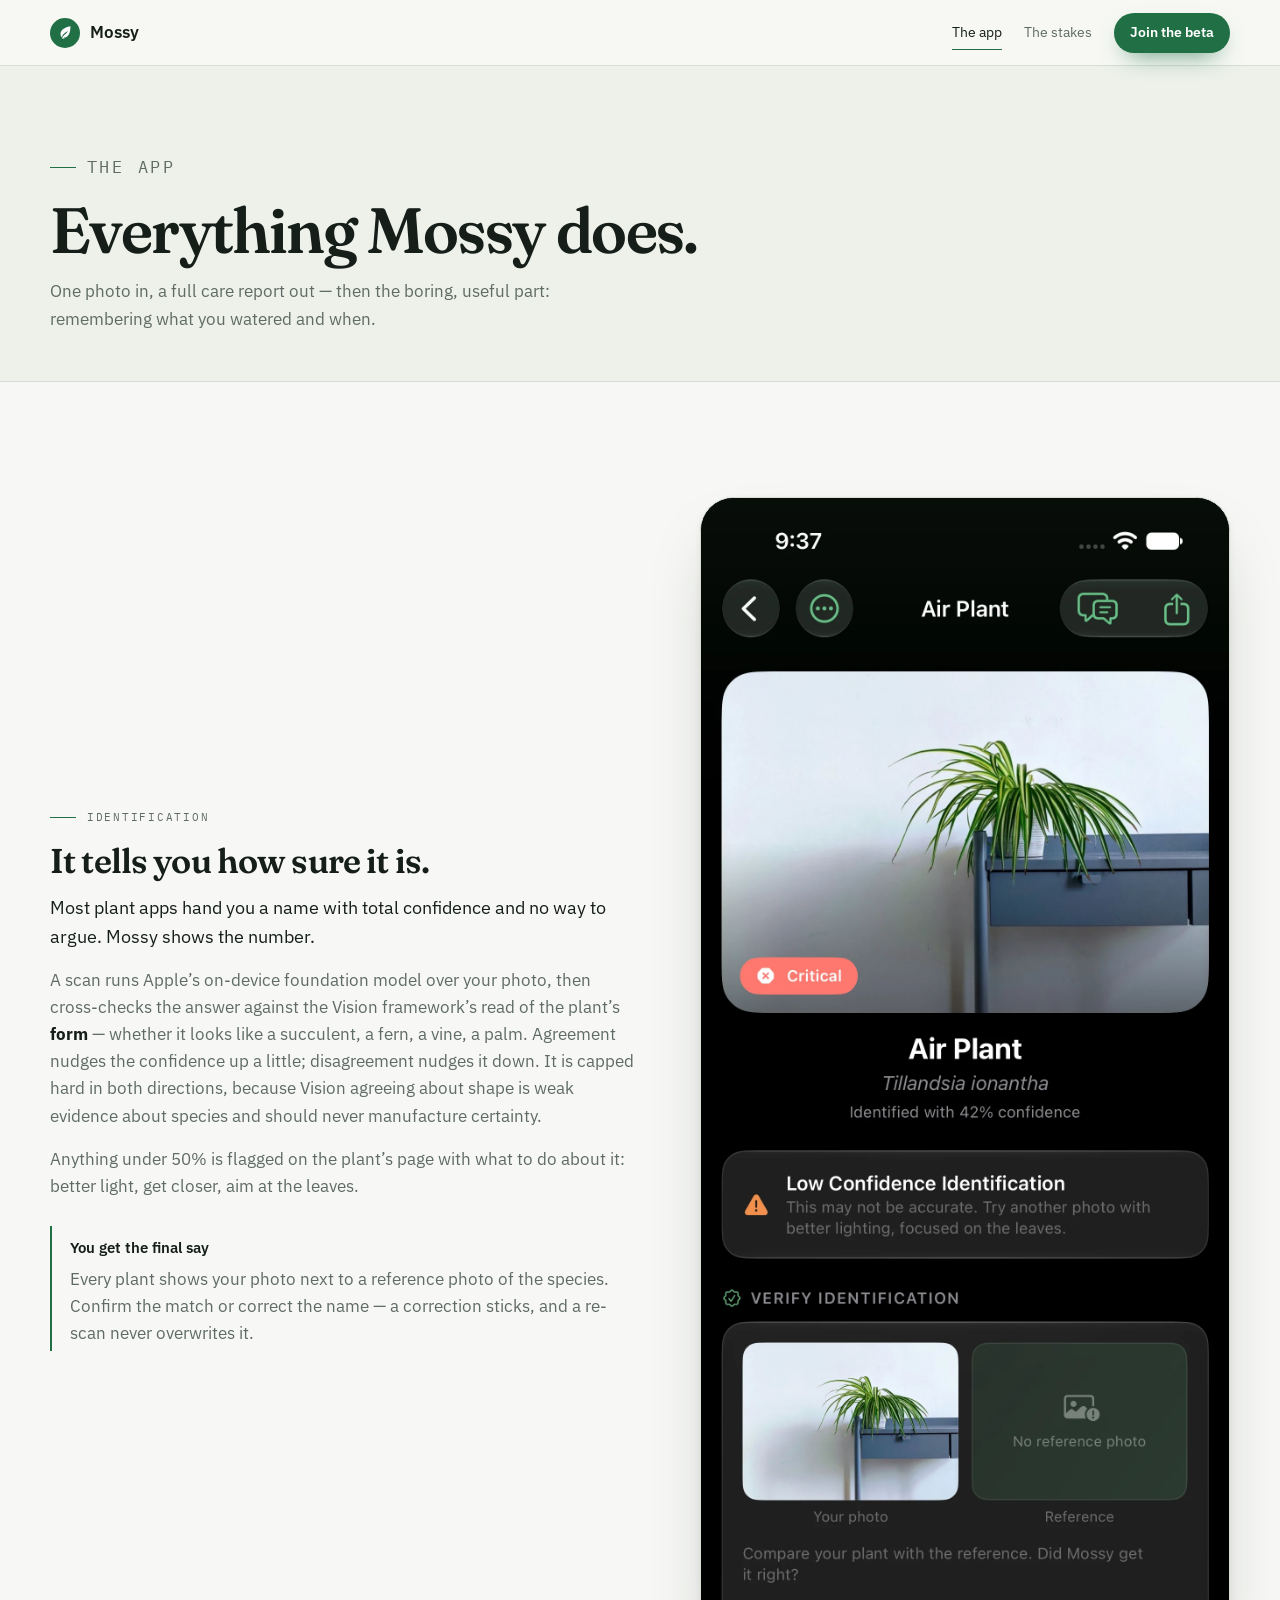
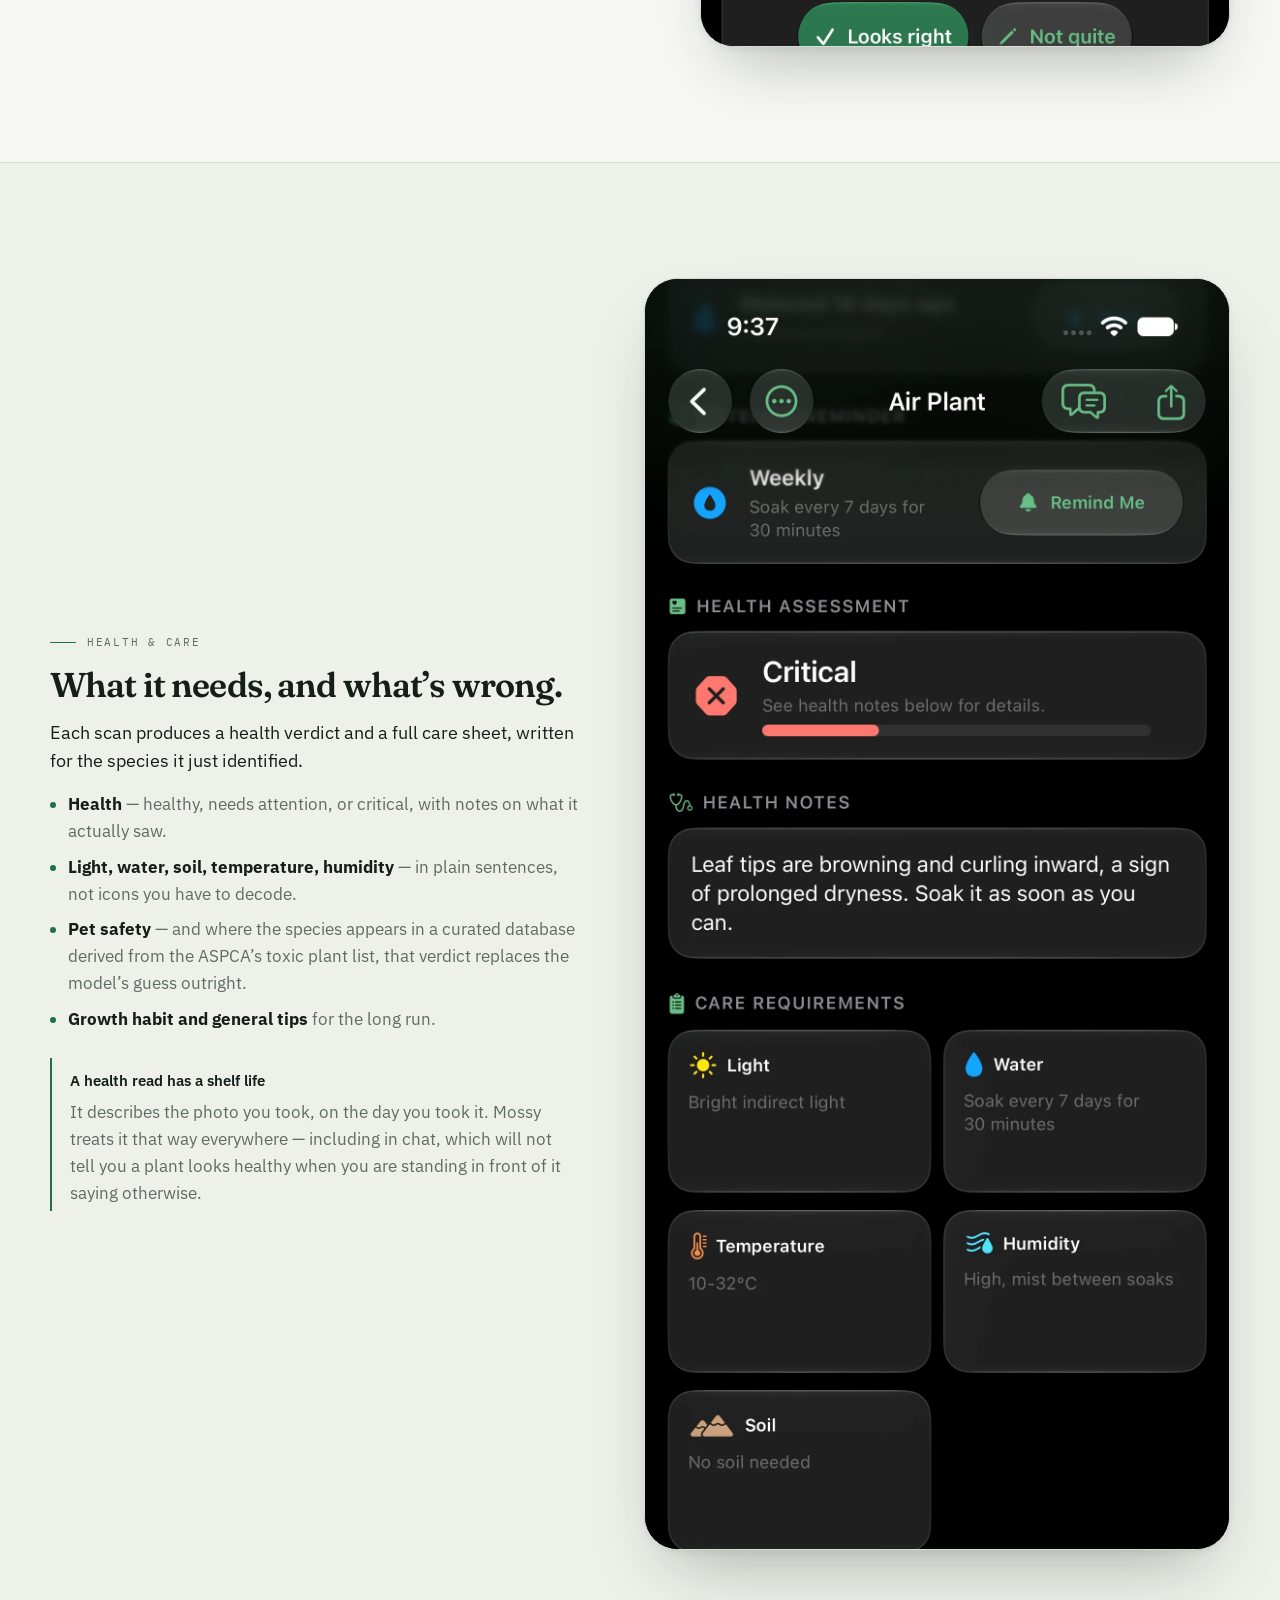
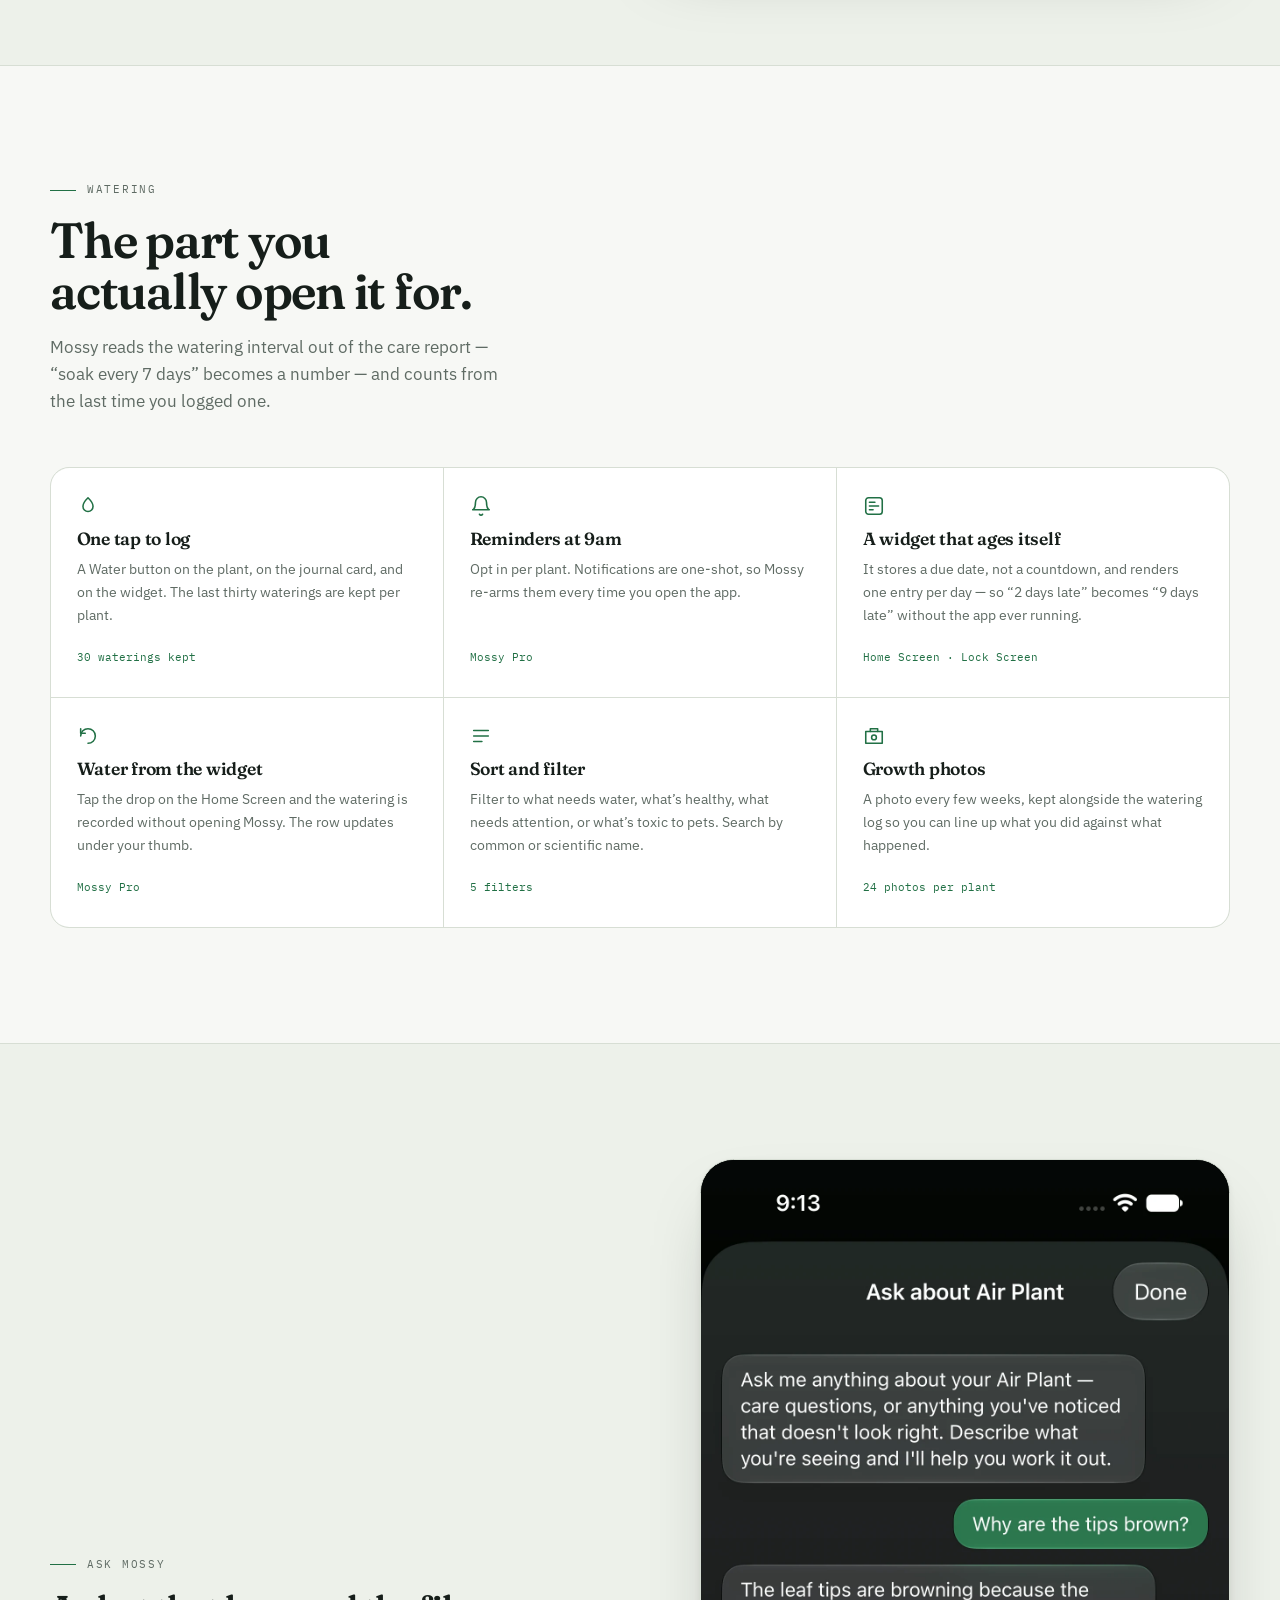
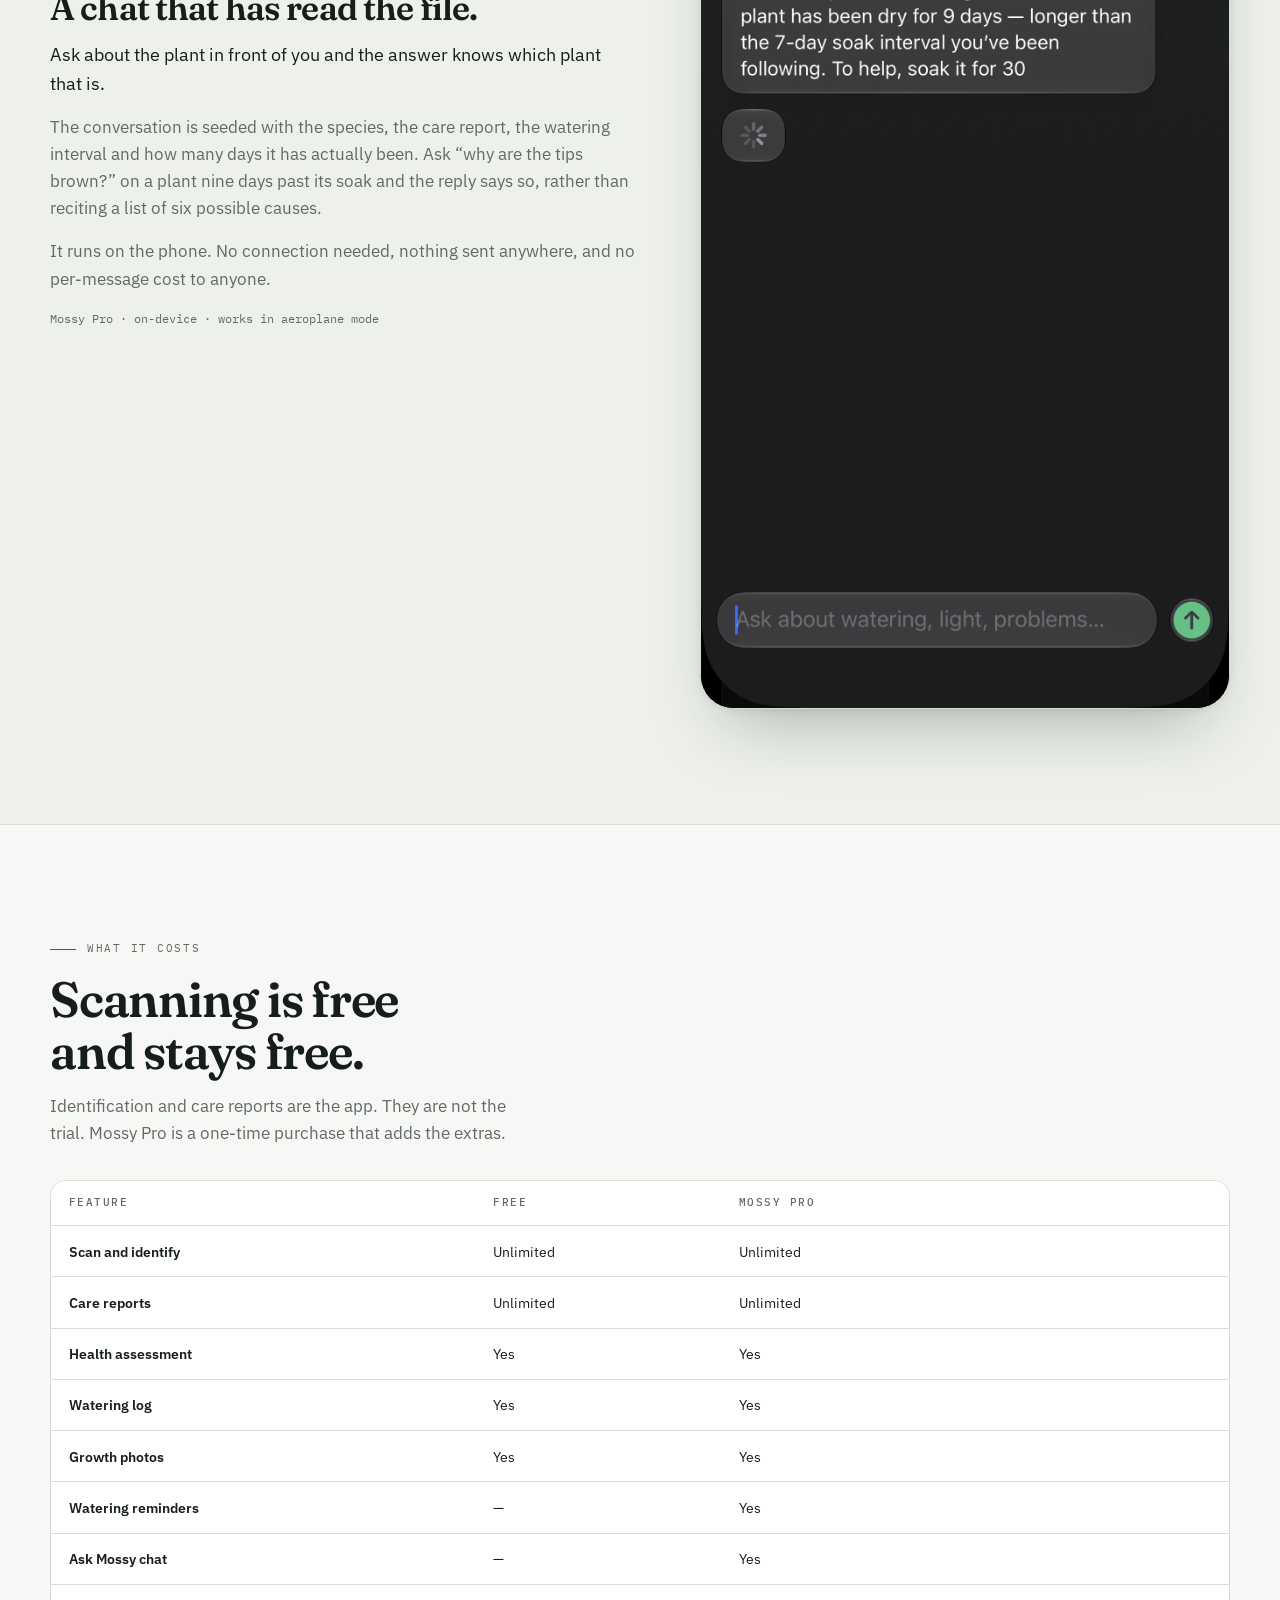
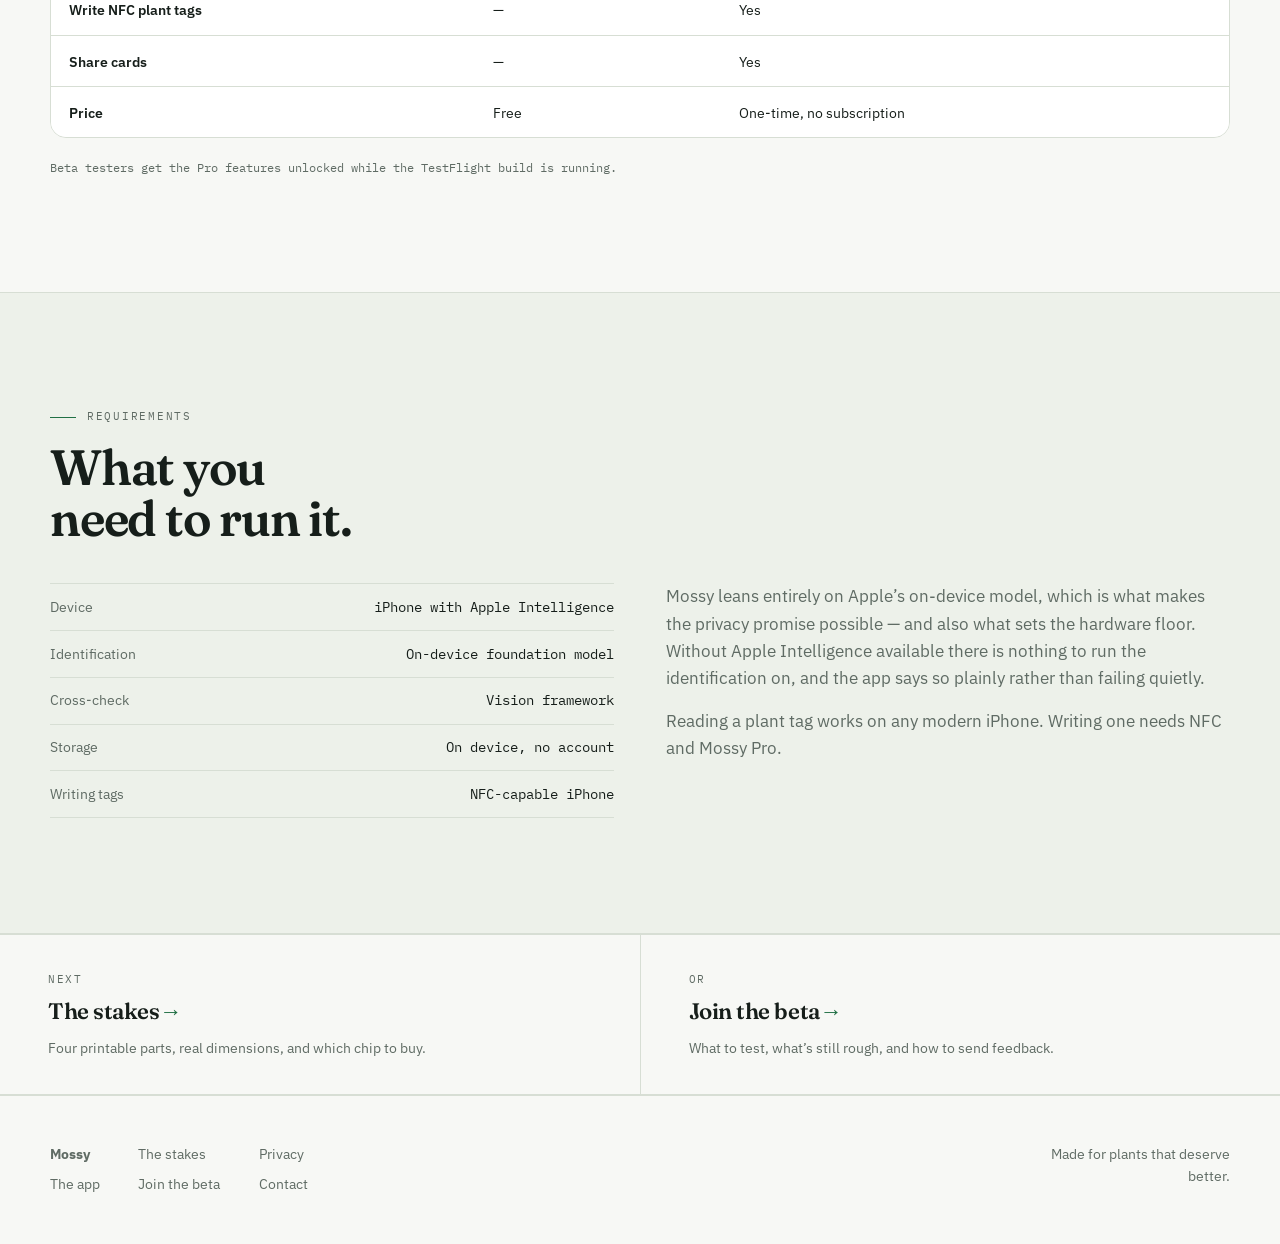
==== commit 57f90376: "Replace app screenshots with full-resolution captures The shipped screenshots were 285x620 thumbnail" ====
--- a/app/index.html
+++ b/app/index.html
@@ -68,7 +68,7 @@
         </div>
       </div>
       <div class="device reveal">
-        <img src="/img/detail.png" width="620" height="1348" loading="lazy"
+        <img src="/img/detail.webp" width="1206" height="2622" loading="lazy"
              alt="A plant page showing 42% confidence, a low-confidence banner, and your photo beside the reference slot.">
       </div>
     </div>
@@ -79,8 +79,8 @@
     <div class="wrap" style="display:grid;gap:clamp(2.4rem,5vw,4.5rem);
          grid-template-columns:minmax(0,.95fr) minmax(0,1.05fr);align-items:center">
       <div class="device reveal" style="order:2">
-        <img src="/img/care.png" width="620" height="1348" loading="lazy"
-             alt="The care requirements grid: light, water, temperature, humidity and soil, with pet safety below.">
+        <img src="/img/care.webp" width="1206" height="2622" loading="lazy"
+             alt="The Air Plant's health assessment reading Critical, the health notes explaining the browning tips, and the care requirements grid below.">
       </div>
       <div class="prose reveal" style="order:1">
         <p class="label">Health &amp; care</p>
@@ -186,7 +186,7 @@
         <p class="mono-note">Mossy Pro &middot; on-device &middot; works in aeroplane mode</p>
       </div>
       <div class="device reveal">
-        <img src="/img/chat.png" width="620" height="1348" loading="lazy"
+        <img src="/img/chat.webp" width="1206" height="2622" loading="lazy"
              alt="A chat where the answer cites the plant being nine days dry against its seven-day soak interval.">
       </div>
     </div>
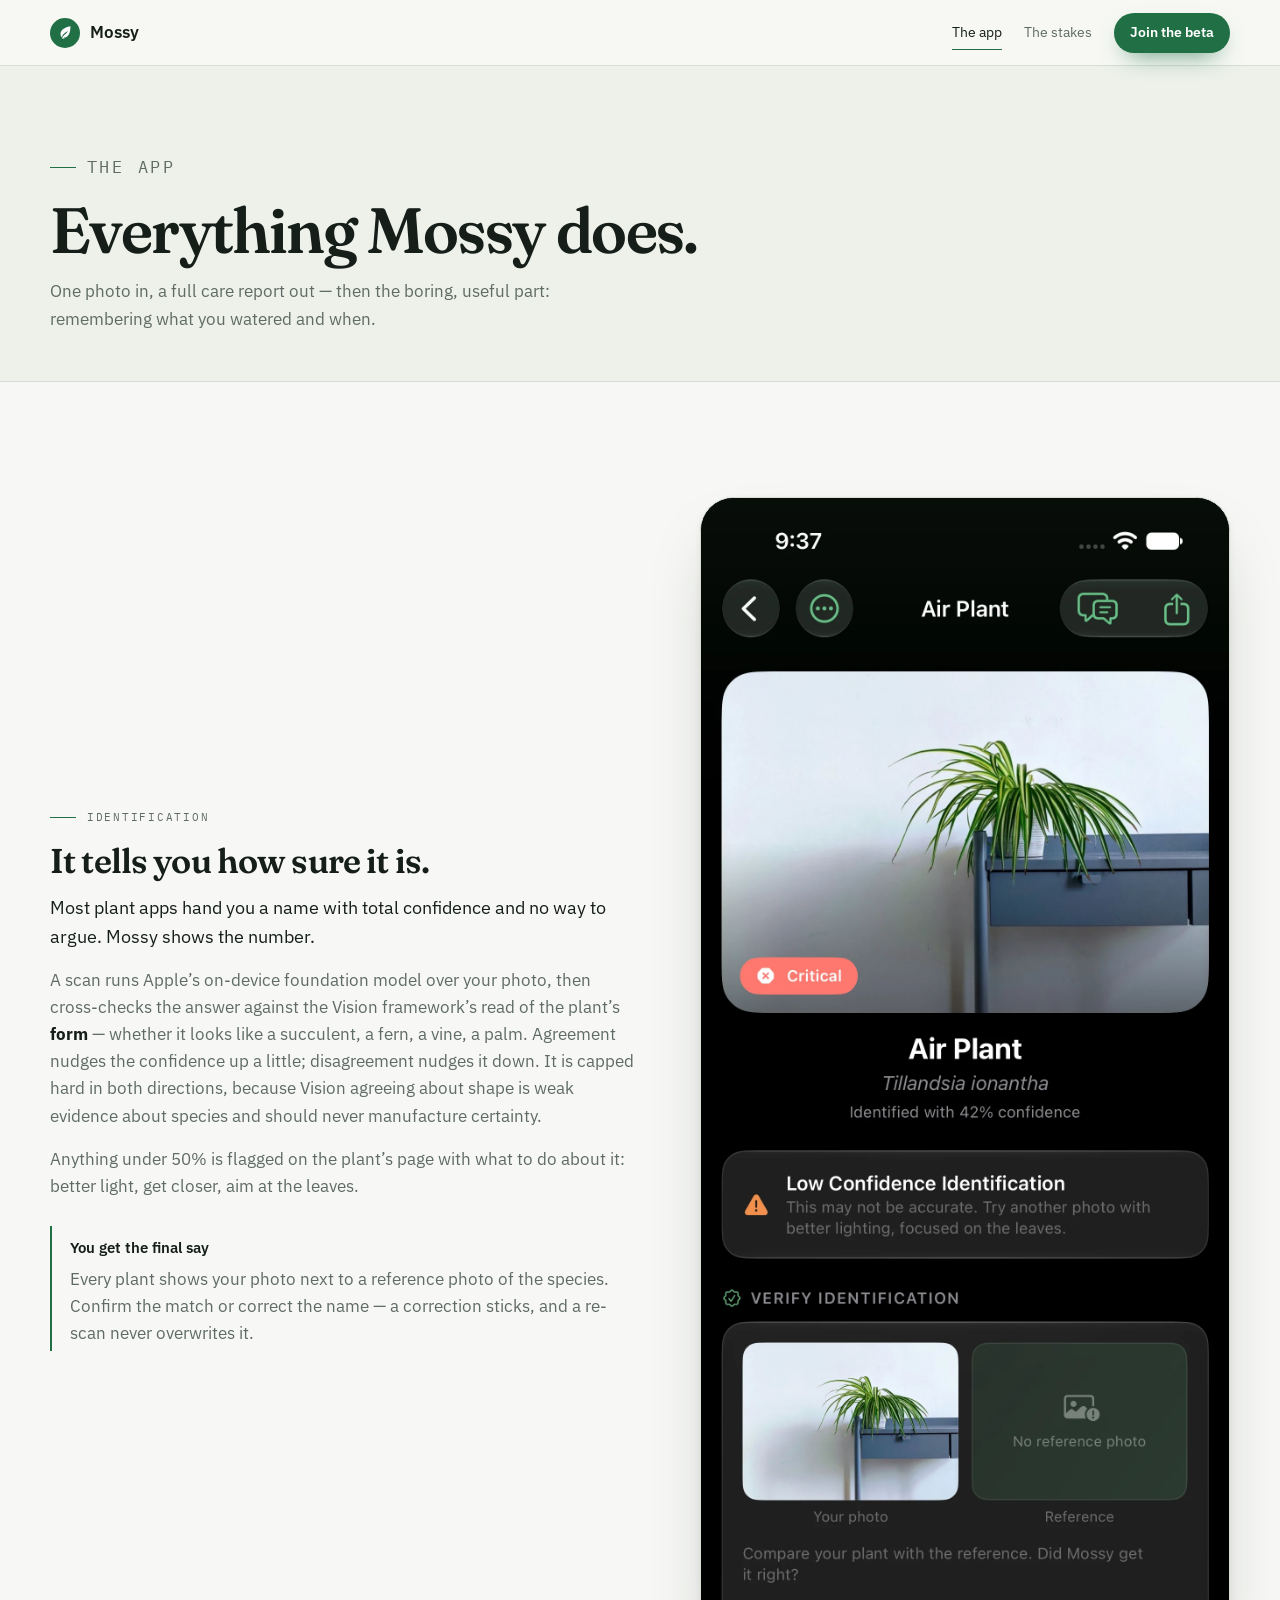
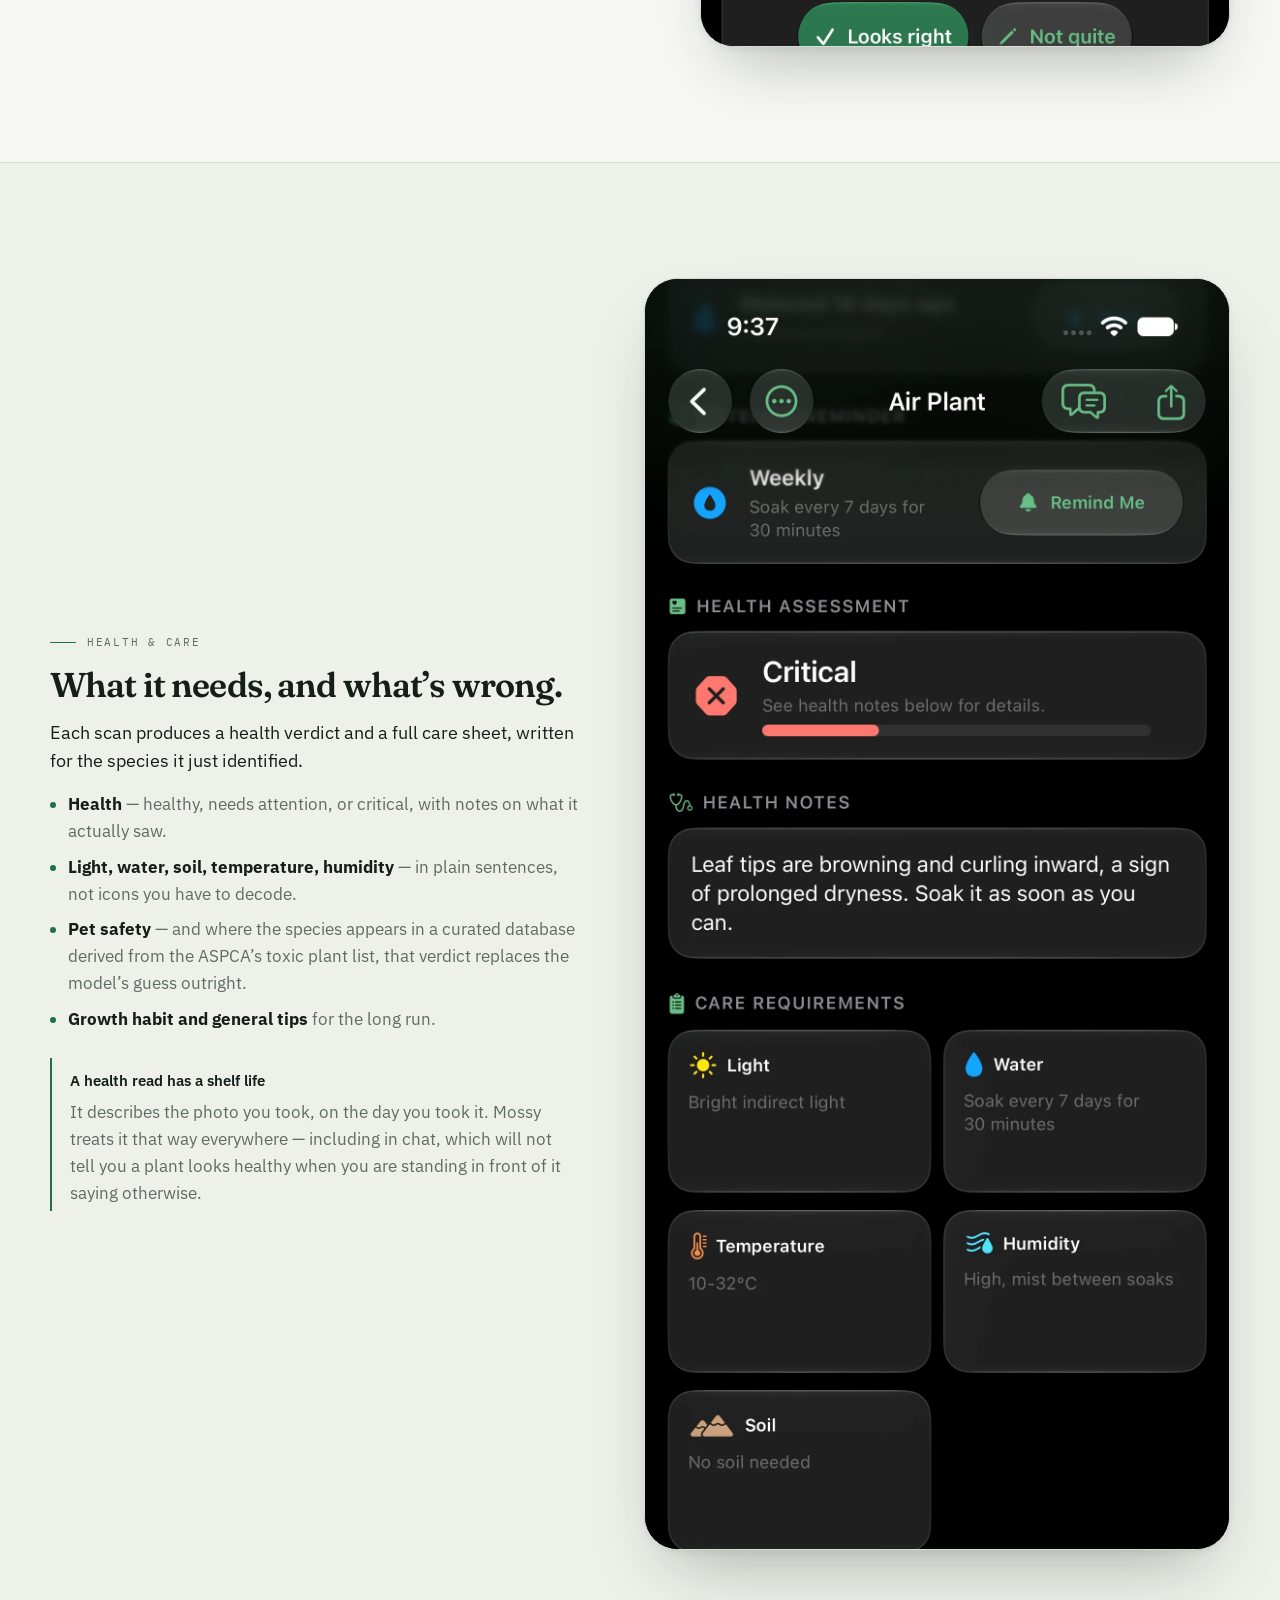
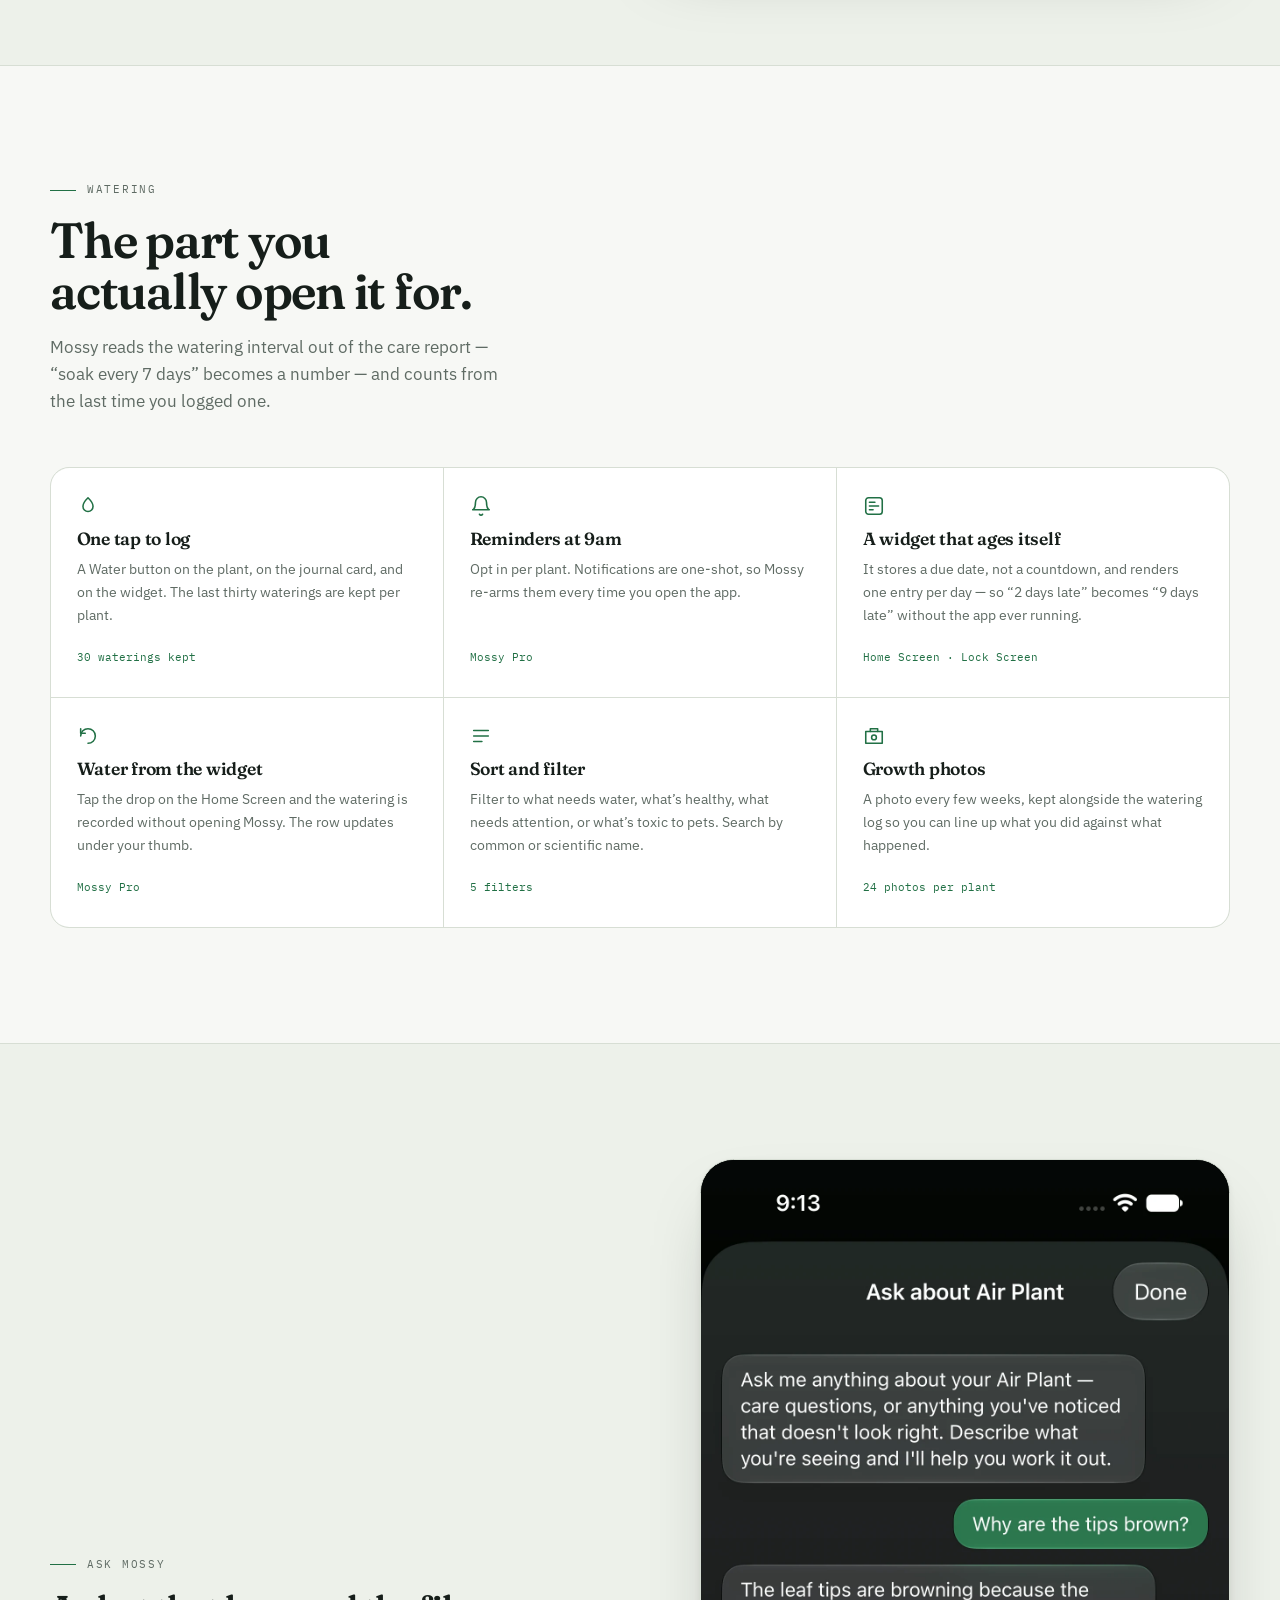
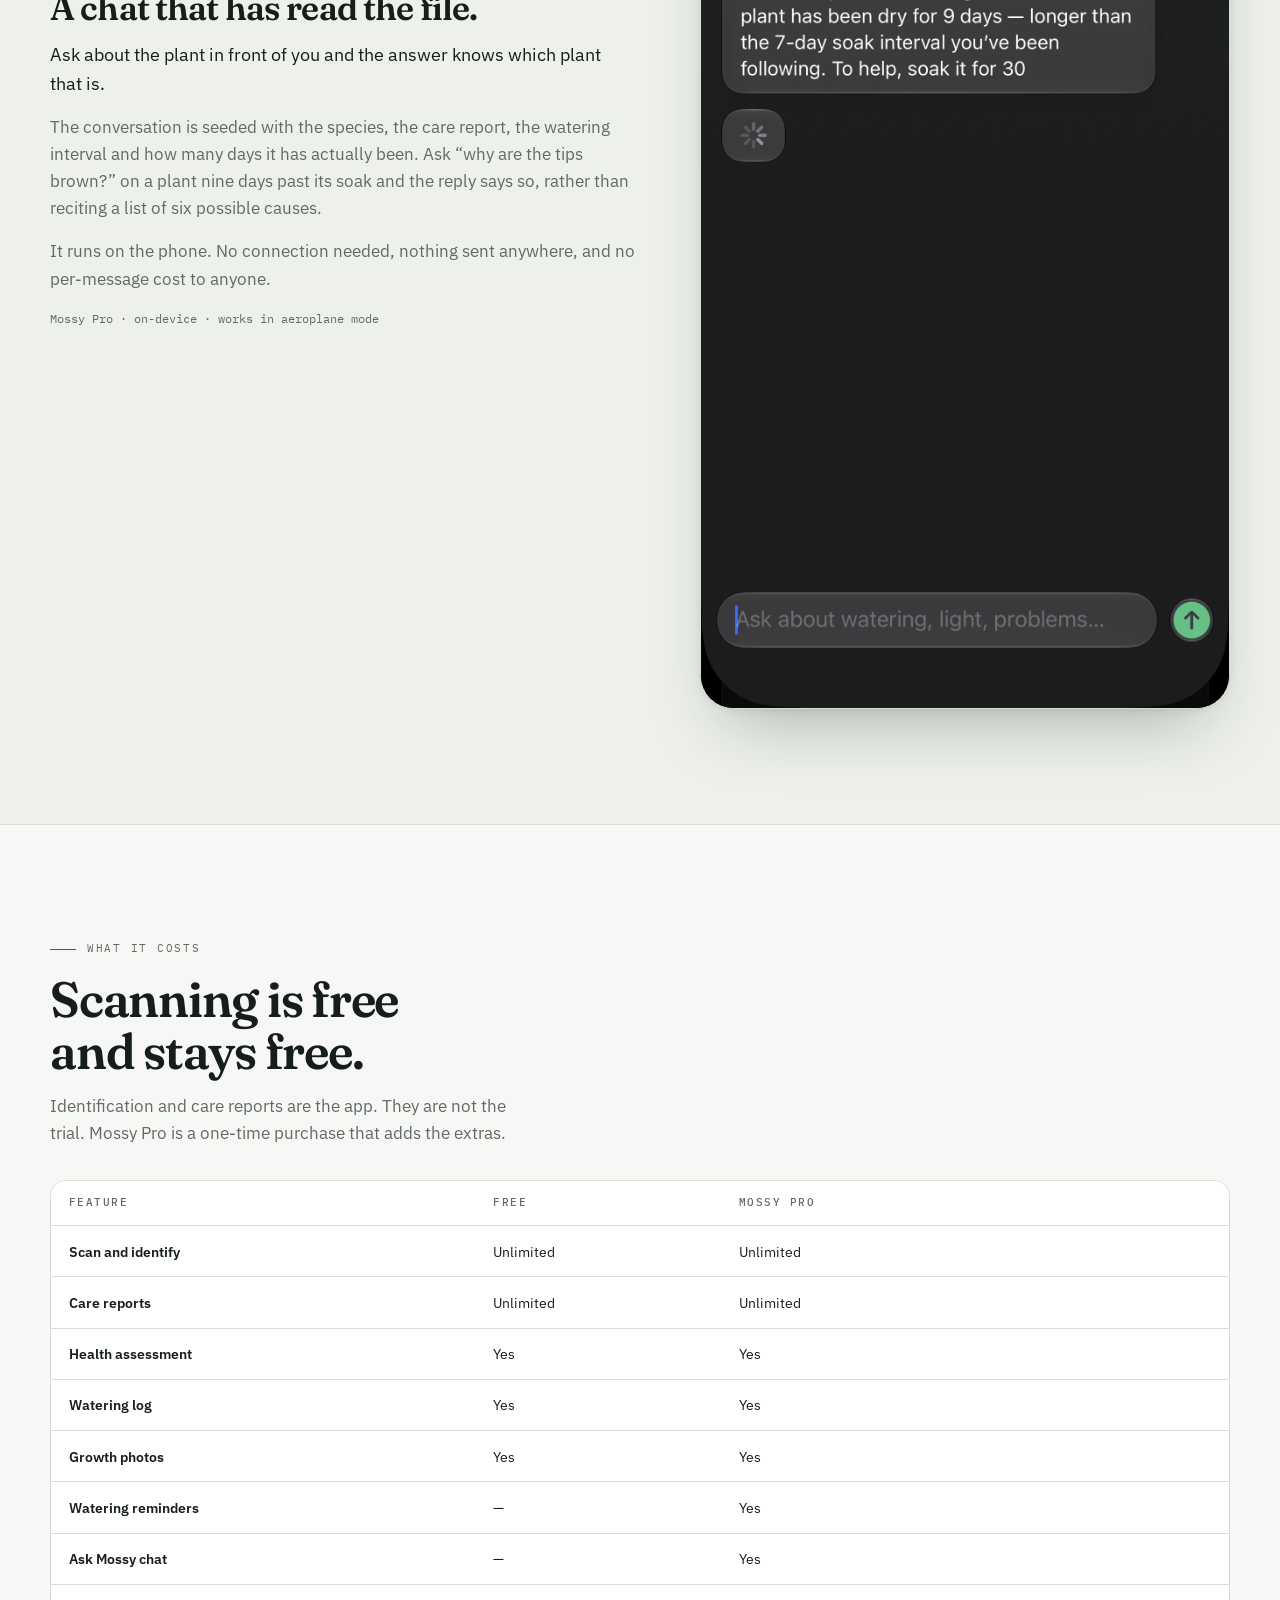
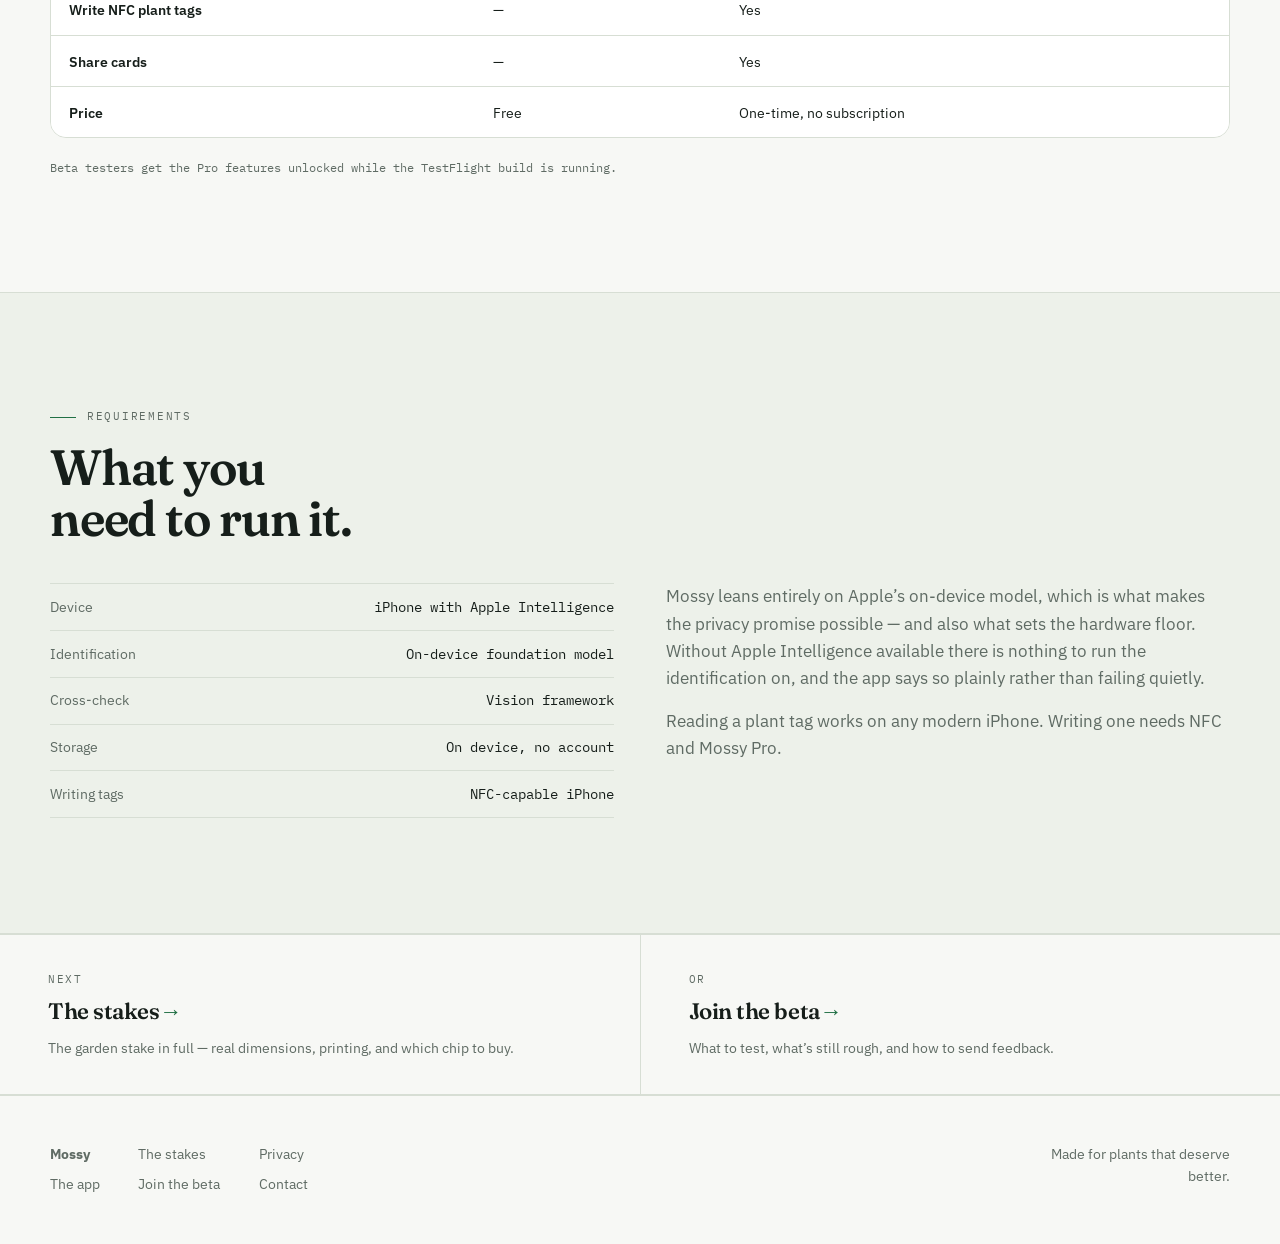
==== commit e324966e: "Narrow the stakes page to the garden stake alone Only one design ships to start, so the four-shape c" ====
--- a/app/index.html
+++ b/app/index.html
@@ -263,7 +263,7 @@
   <a href="/stakes/">
     <span class="k">Next</span>
     <span class="t">The stakes</span>
-    <span class="d">Four printable parts, real dimensions, and which chip to buy.</span>
+    <span class="d">The garden stake in full — real dimensions, printing, and which chip to buy.</span>
   </a>
   <a href="/beta/">
     <span class="k">Or</span>
